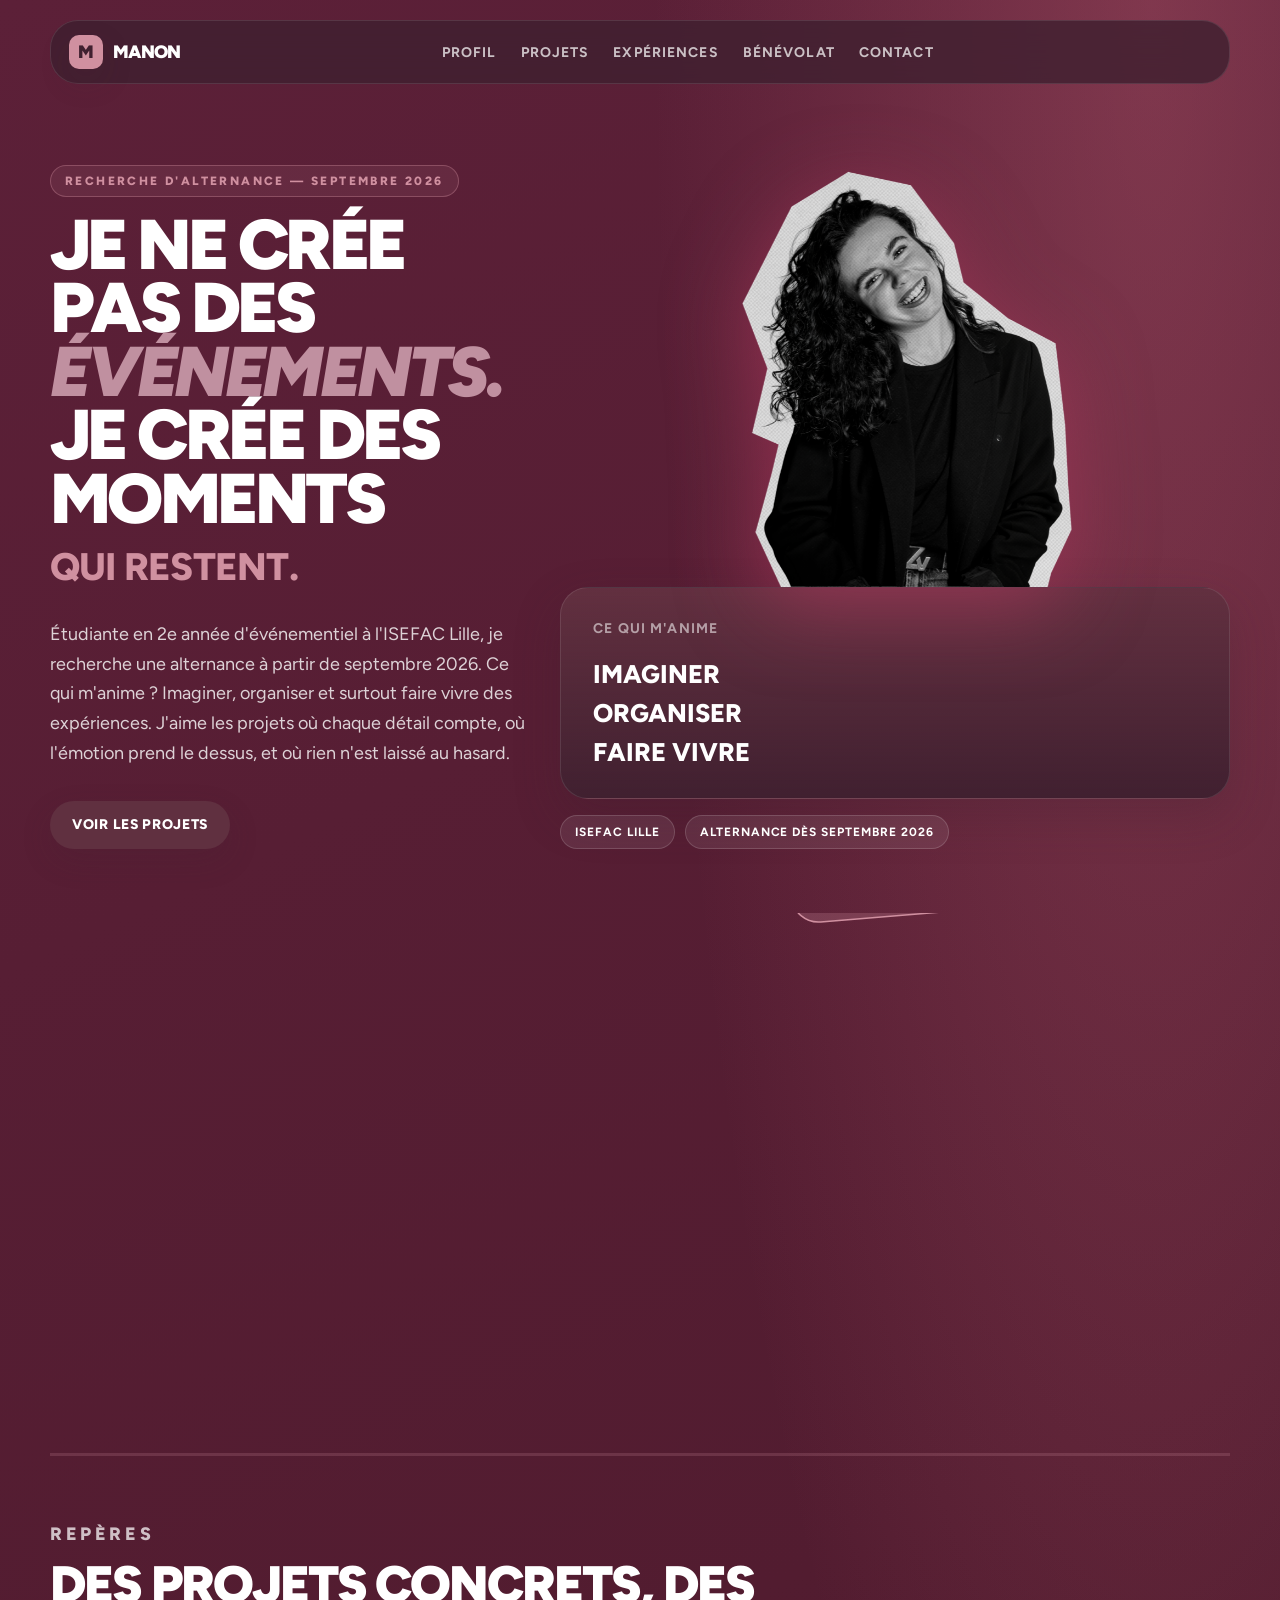
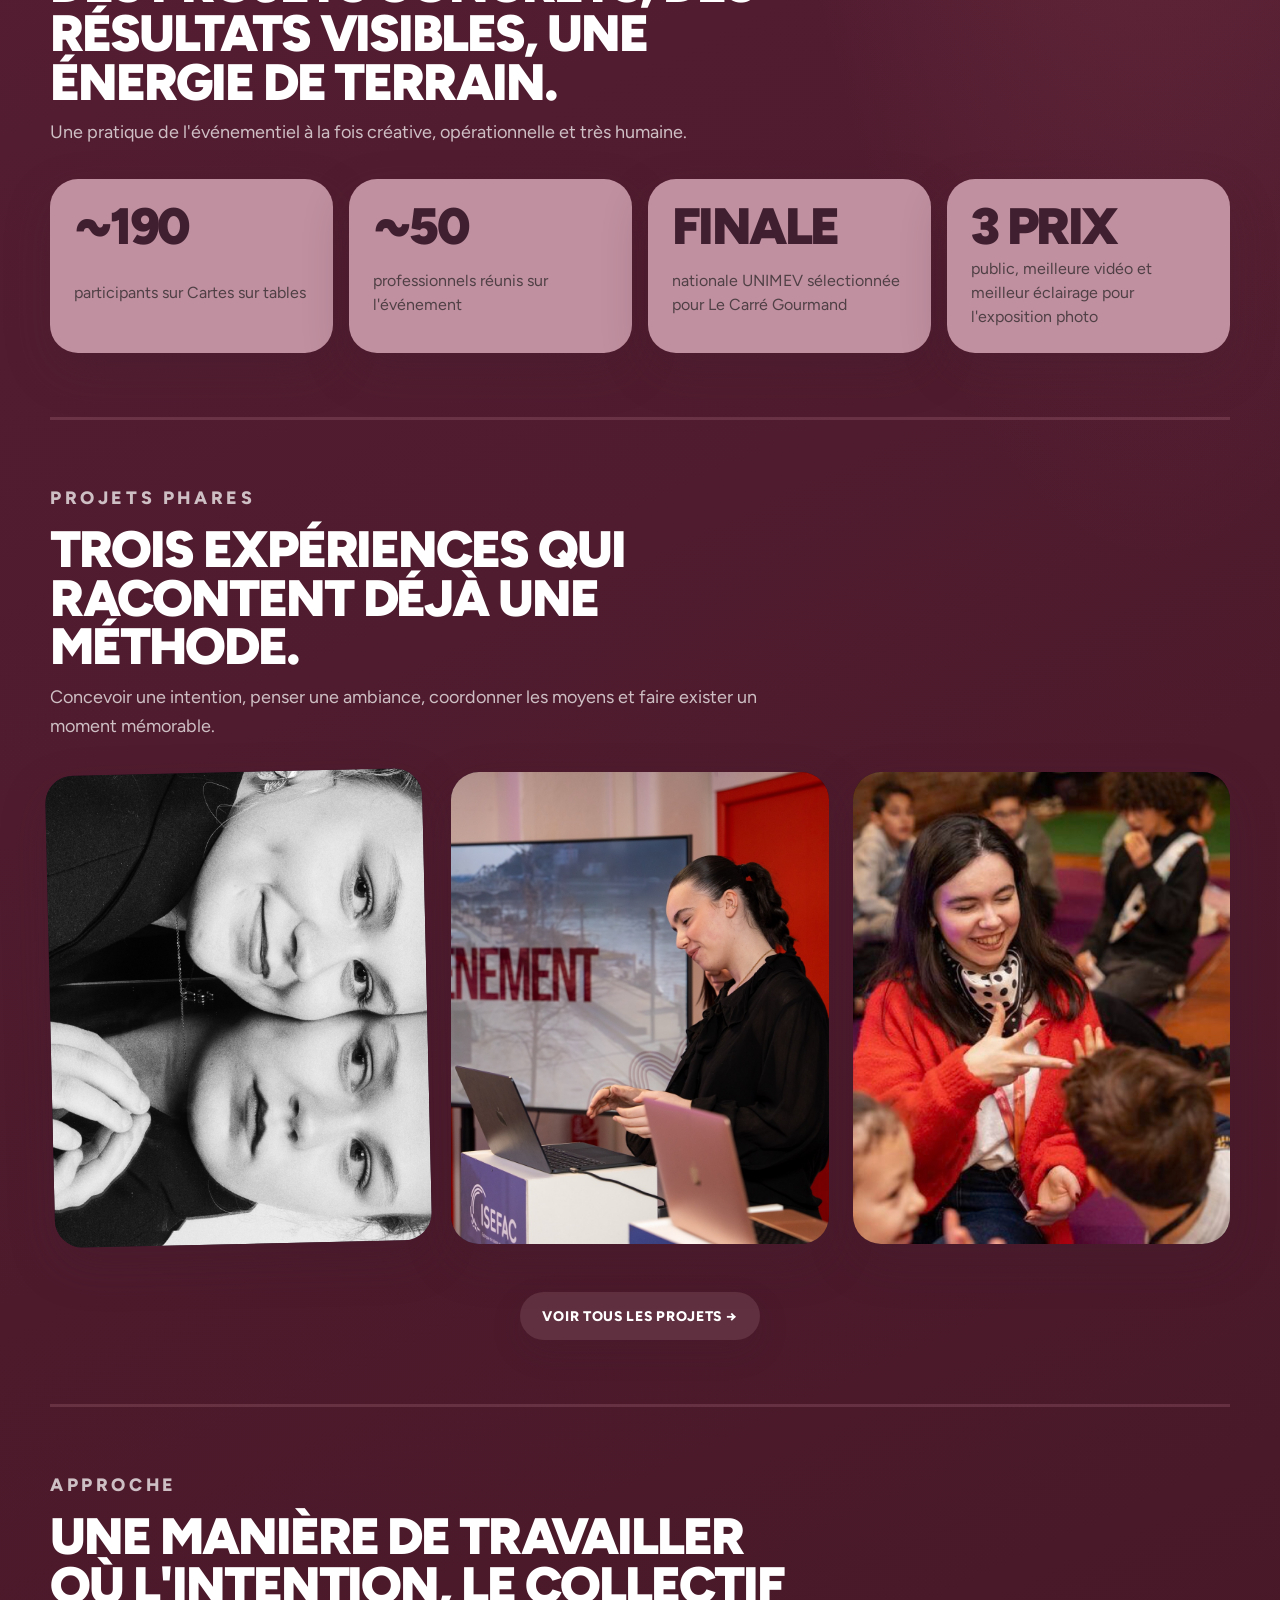
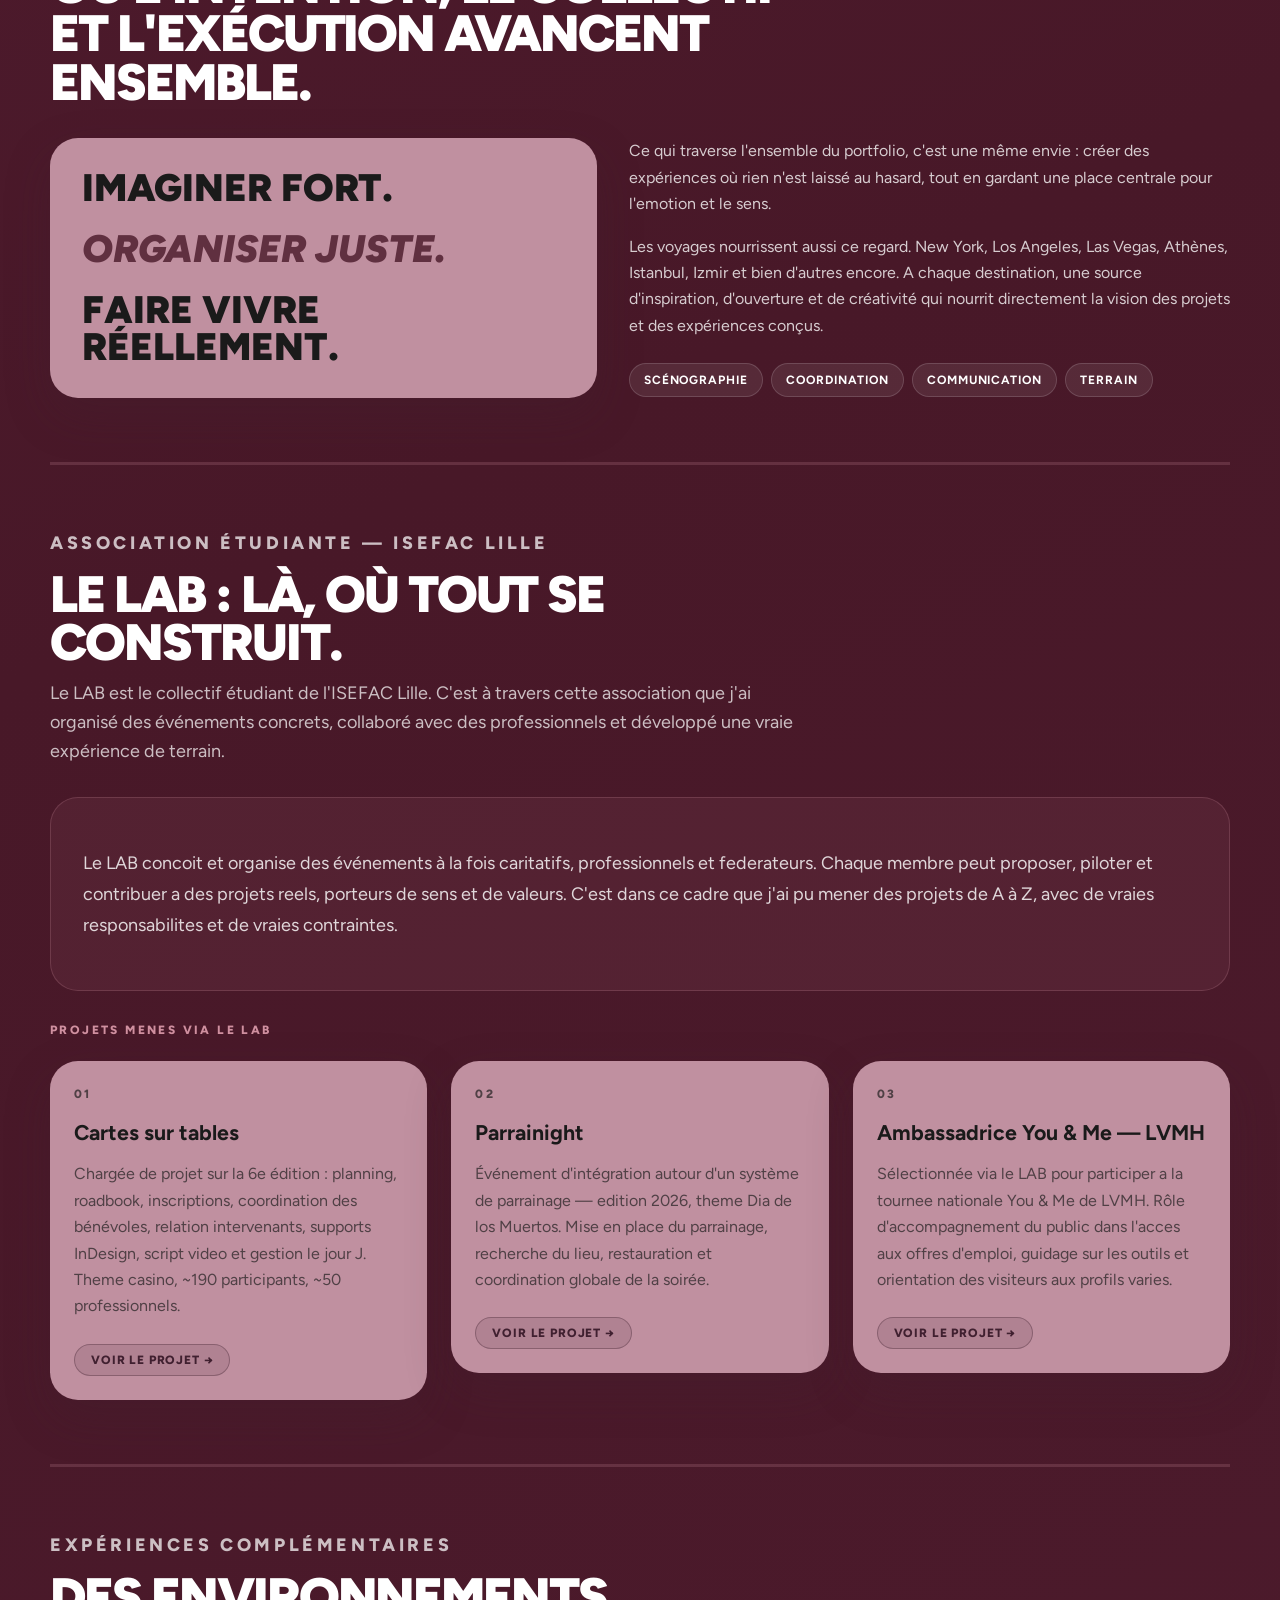
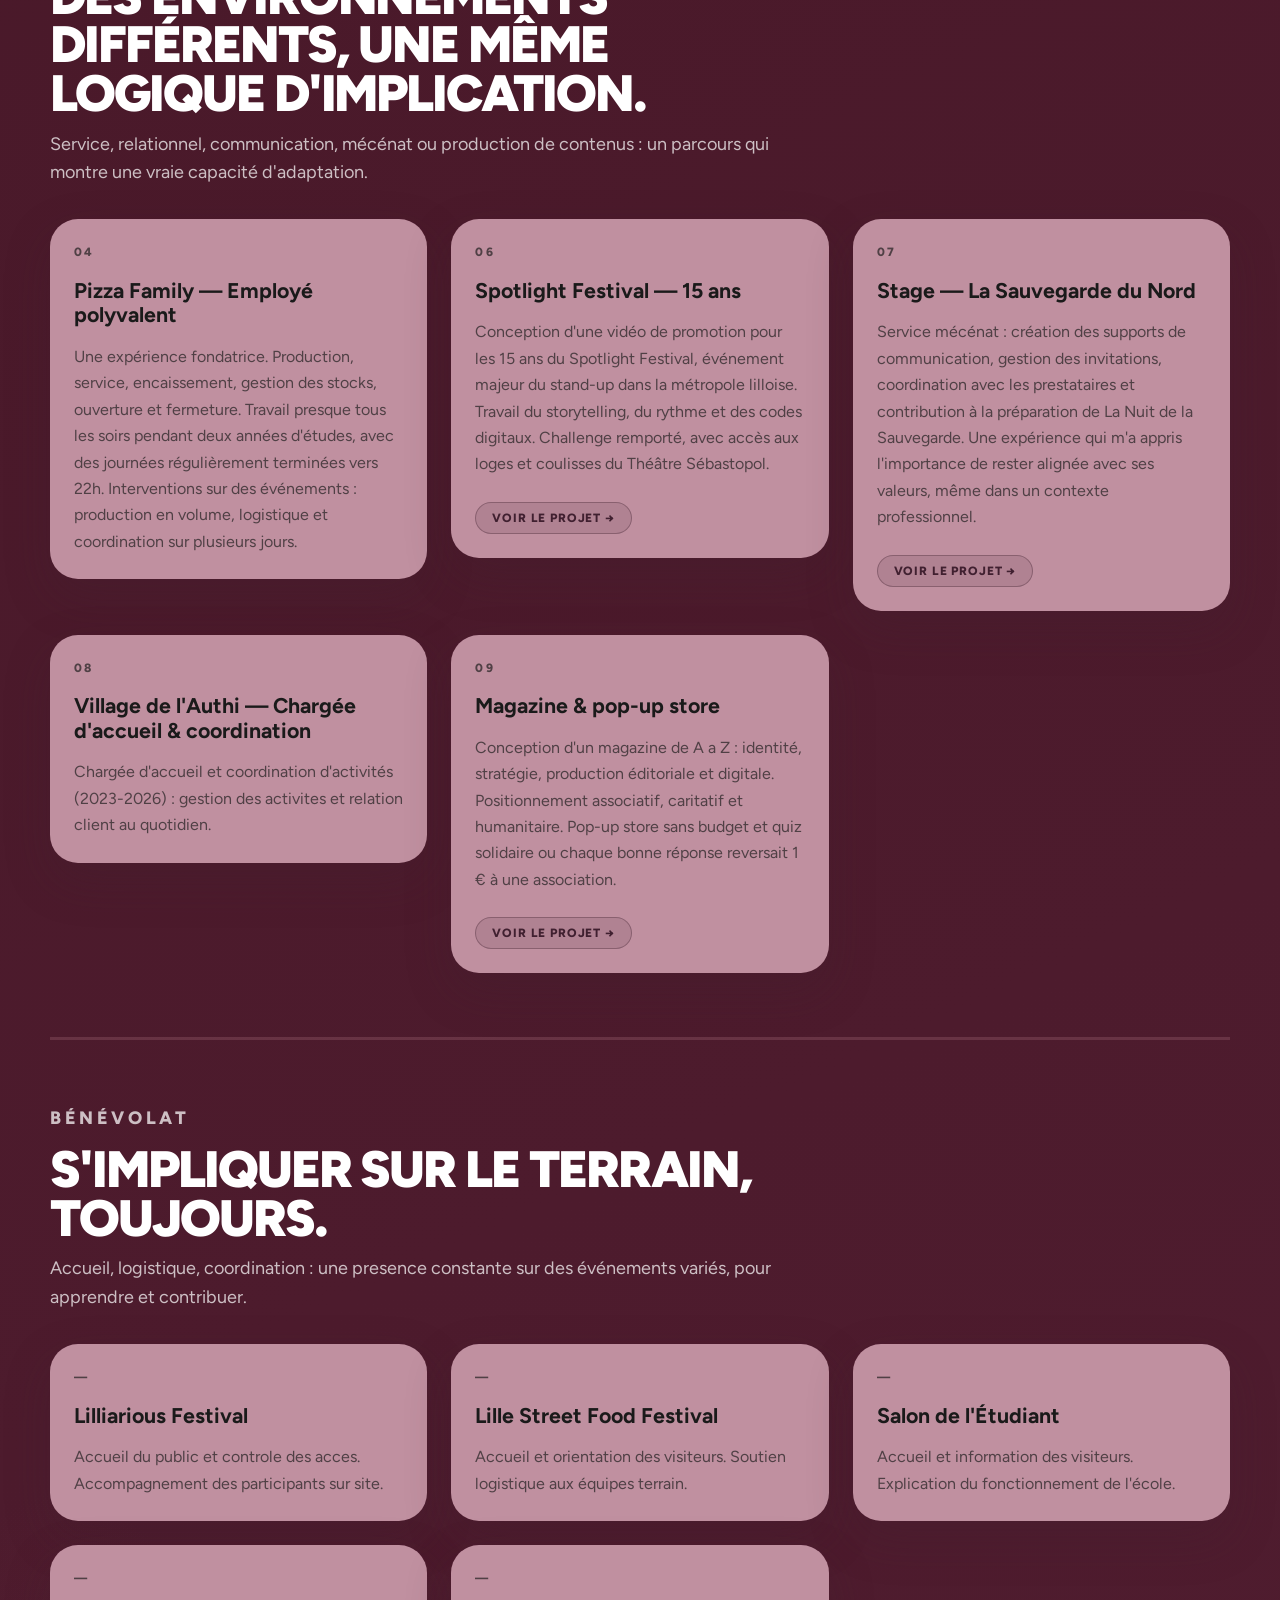
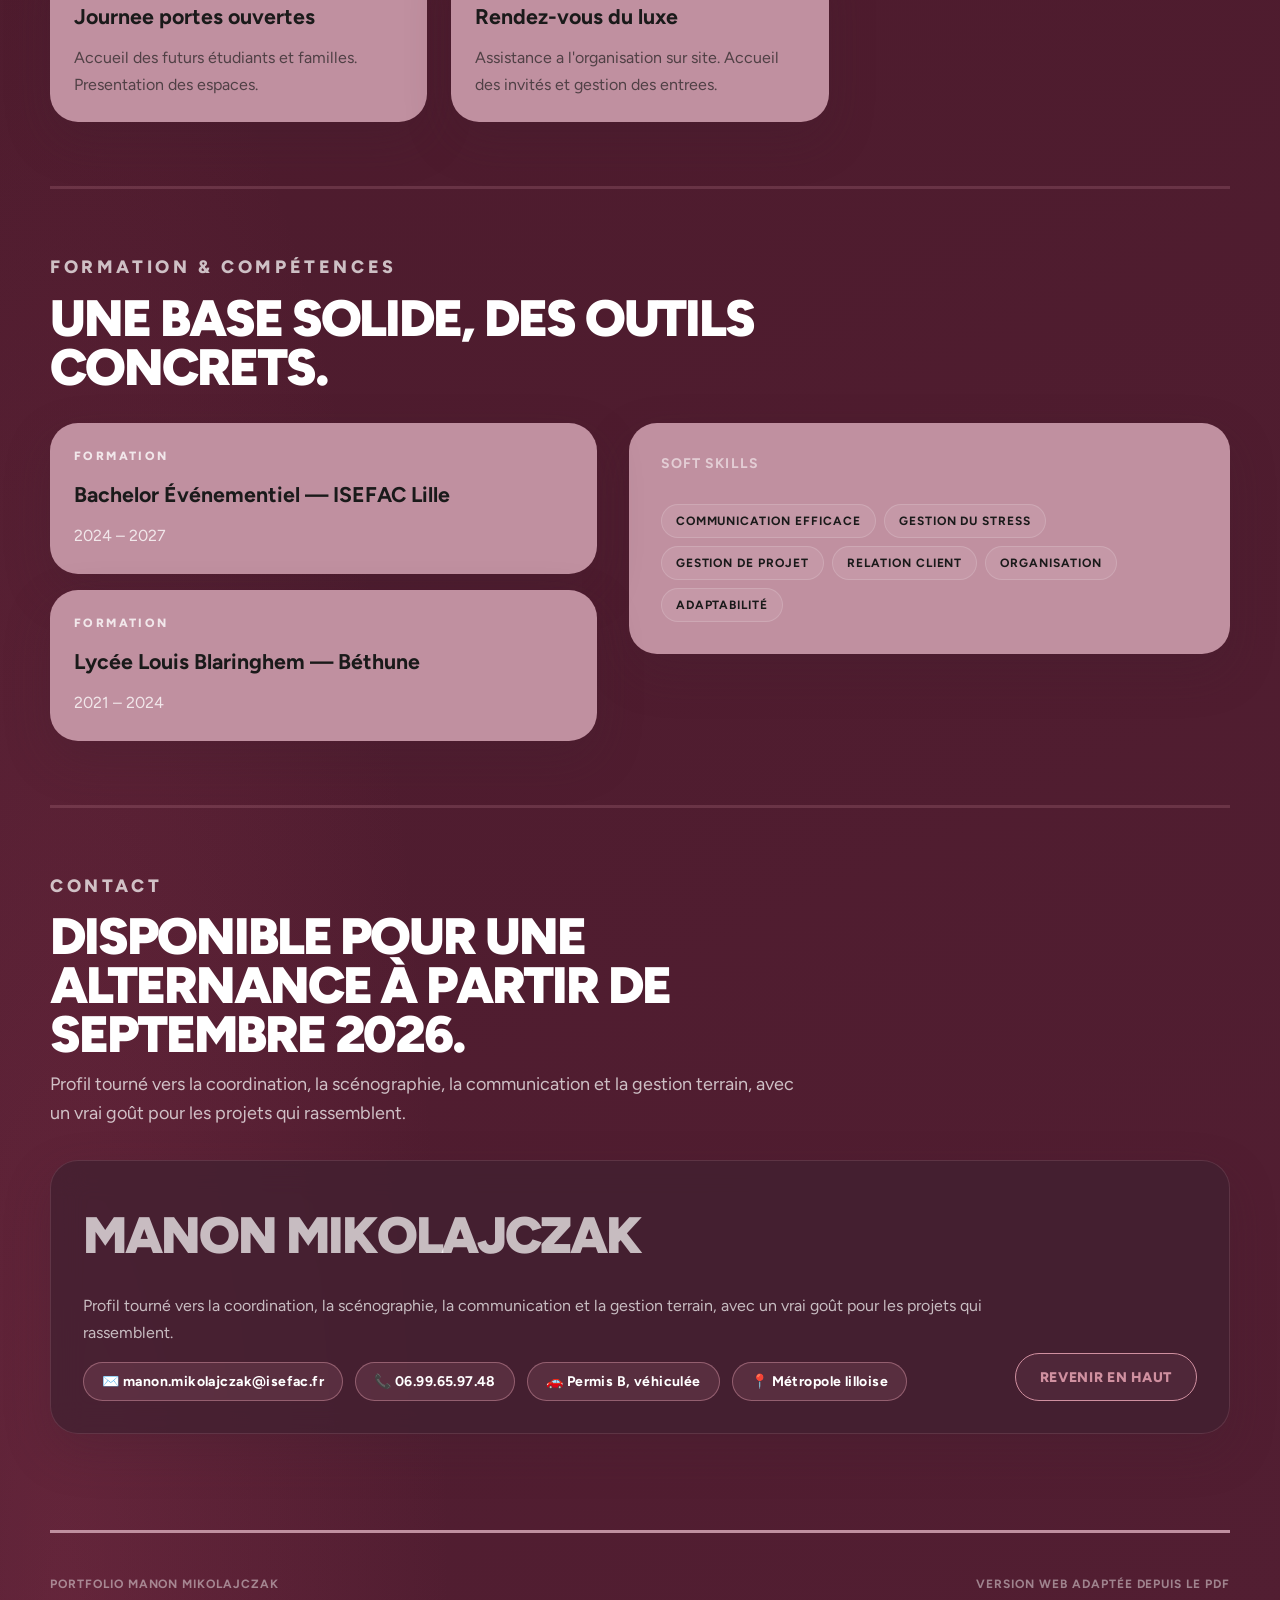
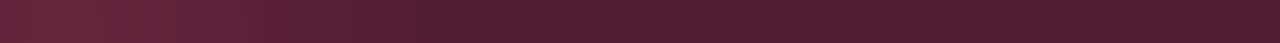
==== index.html @ bf2bde19 "Initial commit — portfolio événementiel Manon Mikolajczak Co-Authored-By: Claude Sonnet 4.6 <noreply" ====
<!DOCTYPE html>
<html lang="fr">
<head>
  <meta charset="UTF-8">
  <meta name="viewport" content="width=device-width, initial-scale=1.0">
  <title>Manon Mikolajczak - Portfolio événementiel</title>
  <meta
    name="description"
    content="Portfolio événementiel de Manon Mikolajczak : coordination, scénographie, communication et expériences de terrain. Recherche d'alternance pour septembre 2026."
  >
  <link rel="preconnect" href="https://fonts.googleapis.com">
  <link rel="preconnect" href="https://fonts.gstatic.com" crossorigin>
  <link
    href="https://fonts.googleapis.com/css2?family=Figtree:ital,wght@0,300;0,400;0,500;0,600;0,700;0,800;0,900;1,400;1,700&display=swap"
    rel="stylesheet"
  >
  <link rel="stylesheet" href="./styles.css">
</head>
<body>
  <div class="page-shell">
    <header class="site-header">
      <a class="brand" href="#top" aria-label="Retour en haut de page">
        <span class="brand-mark">M</span>
        <span class="brand-text">Manon</span>
      </a>

      <button
        class="nav-toggle"
        type="button"
        aria-expanded="false"
        aria-controls="site-nav"
        aria-label="Ouvrir le menu"
      >
        <span></span>
        <span></span>
      </button>

      <nav class="site-nav" id="site-nav" aria-label="Navigation principale">
        <a href="#profil">Profil</a>
        <a href="./projets.html">Projets</a>
        <a href="#experiences">Expériences</a>
        <a href="#benevola">Bénévolat</a>
        <a href="#contact">Contact</a>
      </nav>

    </header>

    <main id="top">
      <section class="hero reveal">
        <div class="hero-copy">
          <p class="eyebrow">Recherche d'alternance — Septembre 2026</p>
          <h1 class="hero-title">
            Je ne crée pas
            des <em>événements.</em>
            Je crée des moments
            <span>qui restent.</span>
          </h1>
          <p class="hero-text">
            Étudiante en 2e année d'événementiel à l'ISEFAC Lille, je recherche
            une alternance à partir de septembre 2026. Ce qui m'anime ? Imaginer,
            organiser et surtout faire vivre des expériences. J'aime les projets
            où chaque détail compte, où l'émotion prend le dessus, et où rien
            n'est laissé au hasard.
          </p>
          <div class="hero-actions">
            <a class="btn btn-primary" href="#projets">Voir les projets</a>
          </div>
        </div>

        <aside class="hero-panel reveal">
          <div class="hero-photo-wrap">
            <img src="./img/detourage.png" alt="Manon Mikolajczak" class="hero-photo">
          </div>
          <div class="panel-card">
            <p class="panel-kicker">Ce qui m'anime</p>
            <p class="panel-line">Imaginer</p>
            <p class="panel-line">Organiser</p>
            <p class="panel-line">Faire vivre</p>
          </div>
          <div class="panel-meta">
            <span>ISEFAC Lille</span>
            <span>Alternance dès septembre 2026</span>
          </div>
        </aside>
      </section>

      <section class="skills-physics" aria-label="Compétences">
        <canvas id="skills-canvas"></canvas>
      </section>

      <section class="section reveal" id="profil">
        <div class="section-head">
          <p class="section-label">Repères</p>
          <h2>Des projets concrets, des résultats visibles, une énergie de terrain.</h2>
          <p>
            Une pratique de l'événementiel à la fois créative, opérationnelle
            et très humaine.
          </p>
        </div>

        <div class="metric-grid">
          <article class="metric-card">
            <p class="metric-value">~190</p>
            <p class="metric-label">participants sur Cartes sur tables</p>
          </article>
          <article class="metric-card">
            <p class="metric-value">~50</p>
            <p class="metric-label">professionnels réunis sur l'événement</p>
          </article>
          <article class="metric-card">
            <p class="metric-value">Finale</p>
            <p class="metric-label">nationale UNIMEV sélectionnée pour Le Carré Gourmand</p>
          </article>
          <article class="metric-card">
            <p class="metric-value">3 prix</p>
            <p class="metric-label">public, meilleure vidéo et meilleur éclairage pour l'exposition photo</p>
          </article>
        </div>
      </section>

      <section class="section reveal" id="projets">
        <div class="section-head">
          <p class="section-label">Projets phares</p>
          <h2>Trois expériences qui racontent déjà une méthode.</h2>
          <p>
            Concevoir une intention, penser une ambiance, coordonner les moyens
            et faire exister un moment mémorable.
          </p>
        </div>

        <div class="project-grid">

          <!-- Exposition Photo -->
          <a href="./projet-exposition-photo.html" class="project-card feature-card">
            <div class="project-img">
              <img src="./img/exposition-photo/miroirzoe.jpg"
                   alt="Exposition Photo — projet artistique ISEFAC"
                   loading="lazy">
            </div>
            <div class="project-overlay">
              <span class="project-tag">Exposition photo</span>
              <h3>Un projet autour de la notion d'écho, entre ombre, lumière et regard extérieur.</h3>
              <p>Récompensée par le prix du public, de la meilleure vidéo et du meilleur éclairage.</p>
              <span class="card-btn">Voir le projet →</span>
            </div>
          </a>

          <!-- Le Carré Gourmand — photo réelle -->
          <a href="./projet-le-carre-gourmand.html" class="project-card">
            <div class="project-img">
              <img src="./img/le-carre-gourmand/DSC00316.jpeg"
                   alt="Le Carre Gourmand — festival culinaire" loading="lazy">
            </div>
            <div class="project-overlay">
              <span class="project-tag">Finale nationale UNIMEV</span>
              <h3>Concevoir un festival culinaire immersif pensé comme un véritable parcours.</h3>
              <p>Quatre univers thématiques · Finale nationale UNIMEV</p>
              <span class="card-btn">Voir le projet →</span>
            </div>
          </a>

          <!-- Giving Tuesday — photo réelle -->
          <a href="./projet-giving-tuesday.html" class="project-card">
            <div class="project-img">
              <img src="./img/giving-tuesday/giving.jpeg"
                   alt="Giving Tuesday — événement caritatif Pixar" loading="lazy">
            </div>
            <div class="project-overlay">
              <span class="project-tag">Giving Tuesday</span>
              <h3>Un événement caritatif où scénographie, collectif et engagement avancent ensemble.</h3>
              <p>3 jours · Thème Pixar · Partenariat La Sauvegarde du Nord</p>
              <span class="card-btn">Voir le projet →</span>
            </div>
          </a>

        </div>

        <div style="text-align:center; margin-top: var(--space-12);">
          <a href="./projets.html" class="btn btn-primary">Voir tous les projets →</a>
        </div>
      </section>

      <section class="section split-section reveal">
        <div class="section-head">
          <p class="section-label">Approche</p>
          <h2>Une manière de travailler où l'intention, le collectif et l'exécution avancent ensemble.</h2>
        </div>

        <div class="split-grid">
          <div class="statement-card">
            <p class="statement-line">Imaginer fort.</p>
            <p class="statement-line accent">Organiser juste.</p>
            <p class="statement-line">Faire vivre réellement.</p>
          </div>

          <div class="copy-stack">
            <p>
              Ce qui traverse l'ensemble du portfolio, c'est une même envie :
              créer des expériences où rien n'est laissé au hasard, tout en
              gardant une place centrale pour l'emotion et le sens.
            </p>
            <p>
              Les voyages nourrissent aussi ce regard. New York, Los Angeles,
              Las Vegas, Athènes, Istanbul, Izmir et bien d'autres encore.
              A chaque destination, une source d'inspiration, d'ouverture et
              de créativité qui nourrit directement la vision des projets
              et des expériences conçus.
            </p>
            <div class="tag-row">
              <span class="tag">Scénographie</span>
              <span class="tag">Coordination</span>
              <span class="tag">Communication</span>
              <span class="tag">Terrain</span>
            </div>
          </div>
        </div>
      </section>

      <section class="section reveal" id="lab">
        <div class="section-head">
          <p class="section-label">Association étudiante — ISEFAC Lille</p>
          <h2>Le LAB : là, où tout se construit.</h2>
          <p>
            Le LAB est le collectif étudiant de l'ISEFAC Lille. C'est à travers
            cette association que j'ai organisé des événements concrets, collaboré
            avec des professionnels et développé une vraie expérience de terrain.
          </p>
        </div>

        <div class="lab-intro-card reveal">
          <p>
            Le LAB concoit et organise des événements à la fois caritatifs,
            professionnels et federateurs. Chaque membre peut proposer, piloter
            et contribuer a des projets reels, porteurs de sens et de valeurs.
            C'est dans ce cadre que j'ai pu mener des projets de A à Z, avec
            de vraies responsabilites et de vraies contraintes.
          </p>
        </div>

        <div class="section-sublabel">Projets menes via le LAB</div>

        <div class="service-grid">
          <article class="info-card">
            <p class="info-index">01</p>
            <h3>Cartes sur tables</h3>
            <p>
              Chargée de projet sur la 6e édition : planning, roadbook,
              inscriptions, coordination des bénévoles, relation intervenants,
              supports InDesign, script video et gestion le jour J.
              Theme casino, ~190 participants, ~50 professionnels.
            </p>
            <a href="./projet-cartes-sur-tables.html" class="card-btn">Voir le projet →</a>
          </article>

          <article class="info-card">
            <p class="info-index">02</p>
            <h3>Parrainight</h3>
            <p>
              Événement d'intégration autour d'un système de parrainage —
              edition 2026, theme Dia de los Muertos. Mise en place du
              parrainage, recherche du lieu, restauration et coordination
              globale de la soirée.
            </p>
            <a href="./projet-parrainight.html" class="card-btn">Voir le projet →</a>
          </article>

          <article class="info-card">
            <p class="info-index">03</p>
            <h3>Ambassadrice You & Me — LVMH</h3>
            <p>
              Sélectionnée via le LAB pour participer a la tournee nationale
              You & Me de LVMH. Rôle d'accompagnement du public dans l'acces
              aux offres d'emploi, guidage sur les outils et orientation
              des visiteurs aux profils varies.
            </p>
            <a href="./projet-lvmh.html" class="card-btn">Voir le projet →</a>
          </article>
        </div>
      </section>

      <section class="section reveal" id="experiences">
        <div class="section-head">
          <p class="section-label">Expériences complémentaires</p>
          <h2>Des environnements différents, une même logique d'implication.</h2>
          <p>
            Service, relationnel, communication, mécénat ou production de
            contenus : un parcours qui montre une vraie capacité d'adaptation.
          </p>
        </div>

        <div class="experience-grid">
          <article class="info-card">
            <p class="info-index">04</p>
            <h3>Pizza Family — Employé polyvalent</h3>
            <p>
              Une expérience fondatrice. Production, service, encaissement,
              gestion des stocks, ouverture et fermeture. Travail presque
              tous les soirs pendant deux années d'études, avec des journées
              régulièrement terminées vers 22h. Interventions sur des événements :
              production en volume, logistique et coordination sur plusieurs jours.
            </p>
          </article>

          <article class="info-card">
            <p class="info-index">06</p>
            <h3>Spotlight Festival — 15 ans</h3>
            <p>
              Conception d'une vidéo de promotion pour les 15 ans du Spotlight
              Festival, événement majeur du stand-up dans la métropole lilloise.
              Travail du storytelling, du rythme et des codes digitaux. Challenge
              remporté, avec accès aux loges et coulisses du Théâtre Sébastopol.
            </p>
            <a href="./projet-spotlight-festival.html" class="card-btn">Voir le projet →</a>
          </article>

          <article class="info-card">
            <p class="info-index">07</p>
            <h3>Stage — La Sauvegarde du Nord</h3>
            <p>
              Service mécénat : création des supports de communication, gestion
              des invitations, coordination avec les prestataires et contribution
              à la préparation de La Nuit de la Sauvegarde. Une expérience qui
              m'a appris l'importance de rester alignée avec ses valeurs, même
              dans un contexte professionnel.
            </p>
            <a href="./projet-sauvegarde-du-nord.html" class="card-btn">Voir le projet →</a>
          </article>

          <article class="info-card">
            <p class="info-index">08</p>
            <h3>Village de l'Authi — Chargée d'accueil & coordination</h3>
            <p>
              Chargée d'accueil et coordination d'activités (2023-2026) :
              gestion des activites et relation client au quotidien.
            </p>
          </article>

          <article class="info-card">
            <p class="info-index">09</p>
            <h3>Magazine & pop-up store</h3>
            <p>
              Conception d'un magazine de A a Z : identité, stratégie, production
              éditoriale et digitale. Positionnement associatif, caritatif et
              humanitaire. Pop-up store sans budget et quiz solidaire ou chaque
              bonne réponse reversait 1 € à une association.
            </p>
            <a href="./projet-magazine-popup.html" class="card-btn">Voir le projet →</a>
          </article>
        </div>
      </section>

      <section class="section reveal" id="benevola">
        <div class="section-head">
          <p class="section-label">Bénévolat</p>
          <h2>S'impliquer sur le terrain, toujours.</h2>
          <p>
            Accueil, logistique, coordination : une presence constante sur des
            événements variés, pour apprendre et contribuer.
          </p>
        </div>

        <div class="experience-grid">
          <article class="info-card">
            <p class="info-index">—</p>
            <h3>Lilliarious Festival</h3>
            <p>
              Accueil du public et controle des acces. Accompagnement des
              participants sur site.
            </p>
          </article>

          <article class="info-card">
            <p class="info-index">—</p>
            <h3>Lille Street Food Festival</h3>
            <p>
              Accueil et orientation des visiteurs. Soutien logistique aux
              équipes terrain.
            </p>
          </article>

          <article class="info-card">
            <p class="info-index">—</p>
            <h3>Salon de l'Étudiant</h3>
            <p>
              Accueil et information des visiteurs. Explication du fonctionnement
              de l'école.
            </p>
          </article>

          <article class="info-card">
            <p class="info-index">—</p>
            <h3>Journee portes ouvertes</h3>
            <p>
              Accueil des futurs étudiants et familles. Presentation des espaces.
            </p>
          </article>

          <article class="info-card">
            <p class="info-index">—</p>
            <h3>Rendez-vous du luxe</h3>
            <p>
              Assistance a l'organisation sur site. Accueil des invités et
              gestion des entrees.
            </p>
          </article>
        </div>
      </section>

      <section class="section reveal" id="formations">
        <div class="section-head">
          <p class="section-label">Formation & Compétences</p>
          <h2>Une base solide, des outils concrets.</h2>
        </div>

        <div class="split-grid">
          <div class="copy-stack">
            <div class="info-card">
              <p class="info-index">Formation</p>
              <h3>Bachelor Événementiel — ISEFAC Lille</h3>
              <p>2024 – 2027</p>
            </div>
            <div class="info-card" style="margin-top: 0;">
              <p class="info-index">Formation</p>
              <h3>Lycée Louis Blaringhem — Béthune</h3>
              <p>2021 – 2024</p>
            </div>
          </div>

          <div class="statement-card">
            <p class="panel-kicker">Soft skills</p>
            <div class="tag-row" style="margin-top: 1rem;">
              <span class="tag">Communication efficace</span>
              <span class="tag">Gestion du stress</span>
              <span class="tag">Gestion de projet</span>
              <span class="tag">Relation client</span>
              <span class="tag">Organisation</span>
              <span class="tag">Adaptabilité</span>
            </div>
          </div>
        </div>
      </section>

      <section class="section contact-section reveal" id="contact">
        <div class="section-head">
          <p class="section-label">Contact</p>
          <h2>Disponible pour une alternance à partir de septembre 2026.</h2>
          <p>
            Profil tourné vers la coordination, la scénographie, la
            communication et la gestion terrain, avec un vrai goût pour les
            projets qui rassemblent.
          </p>
        </div>

        <div class="contact-card">
          <div class="contact-copy">
            <p class="contact-big">Manon Mikolajczak</p>
            <p>
              Profil tourné vers la coordination, la scénographie, la
              communication et la gestion terrain, avec un vrai goût pour les
              projets qui rassemblent.
            </p>
            <div class="contact-pills">
              <span class="pill">✉️ manon.mikolajczak@isefac.fr</span>
              <span class="pill">📞 06.99.65.97.48</span>
              <span class="pill">🚗 Permis B, véhiculée</span>
              <span class="pill">📍 Métropole lilloise</span>
            </div>
          </div>
          <div class="contact-actions">
            <a class="btn btn-ghost-light" href="#top">Revenir en haut</a>
          </div>
        </div>
      </section>
    </main>

    <footer class="site-footer">
      <p>Portfolio Manon Mikolajczak</p>
      <p>Version web adaptée depuis le PDF</p>
    </footer>
  </div>

  <script src="./script.js"></script>
</body>
</html>
---- styles.css ----
:root {
  --primary-900: #402030;
  --primary-800: #502030;
  --primary-700: #603040;
  --primary-600: #703040;
  --secondary-300: #d090a0;
  --secondary-400: #c0a0a0;
  --secondary-500: #c090a0;
  --neutral-0: #ffffff;
  --neutral-50: #f7f3f5;
  --neutral-100: #f2e8ec;
  --neutral-900: #1a1a1a;
  --stroke: rgba(255, 255, 255, 0.1);
  --shadow-soft: 0 12px 30px rgba(64, 32, 48, 0.18);
  --shadow-card: 0 18px 45px rgba(64, 32, 48, 0.28);
  --font-main: "Figtree", sans-serif;
  --text-xs: 0.75rem;
  --text-sm: 0.875rem;
  --text-base: 1rem;
  --text-lg: 1.125rem;
  --text-xl: 1.333rem;
  --text-2xl: 1.777rem;
  --text-3xl: 2.369rem;
  --text-4xl: 3.157rem;
  --radius-sm: 6px;
  --radius-md: 16px;
  --radius-lg: 28px;
  --radius-xl: 36px;
  --radius-pill: 999px;
  --space-1: 0.25rem;
  --space-2: 0.5rem;
  --space-3: 0.75rem;
  --space-4: 1rem;
  --space-6: 1.5rem;
  --space-8: 2rem;
  --space-12: 3rem;
  --space-16: 4rem;
  --space-20: 5rem;
  --space-24: 6rem;
}

*,
*::before,
*::after {
  box-sizing: border-box;
}

html {
  scroll-behavior: smooth;
}

body {
  margin: 0;
  min-height: 100vh;
  font-family: var(--font-main);
  color: var(--neutral-0);
  background:
    radial-gradient(ellipse 65% 45% at 90% 0%,  rgba(230, 120, 140, 0.28) 0%, transparent 60%),
    radial-gradient(ellipse 55% 40% at 5%  100%, rgba(180,  70, 100, 0.2)  0%, transparent 55%),
    linear-gradient(155deg, #5c2038 0%, #481828 45%, #521e32 100%);
  overflow-x: hidden;
}

a {
  color: inherit;
  text-decoration: none;
}

button,
input,
textarea {
  font: inherit;
}

.page-shell {
  width: min(1180px, calc(100% - 32px));
  margin: 0 auto;
  padding: 20px 0 40px;
}

.site-header {
  position: sticky;
  top: 16px;
  z-index: 20;
  display: grid;
  grid-template-columns: auto 1fr auto auto;
  align-items: center;
  gap: var(--space-4);
  padding: 14px 18px;
  margin-bottom: var(--space-16);
  background: rgba(64, 32, 48, 0.82);
  border: 1px solid var(--stroke);
  border-radius: var(--radius-lg);
  backdrop-filter: blur(18px);
}

.brand {
  display: inline-flex;
  align-items: center;
  gap: 10px;
  font-size: var(--text-lg);
  font-weight: 900;
  letter-spacing: -0.04em;
  text-transform: uppercase;
}

.brand-mark {
  display: grid;
  place-items: center;
  width: 34px;
  height: 34px;
  color: var(--primary-900);
  background: var(--secondary-300);
  border-radius: 10px;
  box-shadow: var(--shadow-soft);
}

.brand-text {
  color: var(--neutral-0);
}

.site-nav {
  display: inline-flex;
  justify-content: center;
  gap: var(--space-6);
}

.site-nav a {
  position: relative;
  font-size: var(--text-sm);
  font-weight: 700;
  letter-spacing: 0.08em;
  text-transform: uppercase;
  color: rgba(255, 255, 255, 0.72);
}

.site-nav a::after {
  content: "";
  position: absolute;
  left: 0;
  bottom: -6px;
  width: 100%;
  height: 2px;
  background: var(--secondary-300);
  transform: scaleX(0);
  transform-origin: left;
  transition: transform 0.2s ease;
}

.site-nav a:hover::after,
.site-nav a:focus-visible::after {
  transform: scaleX(1);
}

.nav-toggle {
  display: none;
  justify-self: end;
  width: 48px;
  height: 48px;
  padding: 0;
  background: transparent;
  border: 1px solid var(--stroke);
  border-radius: 14px;
  color: var(--neutral-0);
}

.nav-toggle span {
  display: block;
  width: 20px;
  height: 2px;
  margin: 0 auto 5px;
  background: currentColor;
}

.nav-toggle span:last-child {
  margin-bottom: 0;
}

.btn {
  display: inline-flex;
  align-items: center;
  justify-content: center;
  min-height: 48px;
  padding: 0 22px;
  border-radius: var(--radius-pill);
  border: 0;
  font-size: var(--text-sm);
  font-weight: 800;
  letter-spacing: 0.05em;
  text-transform: uppercase;
  transition:
    transform 0.2s ease,
    box-shadow 0.2s ease,
    background-color 0.2s ease,
    color 0.2s ease;
}

.btn:hover,
.btn:focus-visible {
  transform: translateY(-3px);
}

.btn-primary {
  color: var(--neutral-0);
  background: var(--primary-700);
  box-shadow: var(--shadow-soft);
}

.btn-primary:hover,
.btn-primary:focus-visible {
  background: var(--primary-900);
  box-shadow: var(--shadow-card);
}

.btn-outline {
  color: var(--neutral-0);
  background: transparent;
  border: 2px solid rgba(255, 255, 255, 0.5);
  box-shadow: var(--shadow-soft);
}

.btn-outline:hover,
.btn-outline:focus-visible {
  border-color: var(--secondary-300);
  box-shadow: var(--shadow-card);
}

.btn-accent {
  color: var(--primary-900);
  background: var(--secondary-300);
  box-shadow: var(--shadow-soft);
}

.btn-accent:hover,
.btn-accent:focus-visible {
  background: var(--neutral-0);
  box-shadow: var(--shadow-card);
}

.btn-ghost {
  color: var(--primary-800);
  background: transparent;
  border: 1px solid rgba(64, 32, 48, 0.3);
}

.btn-ghost:hover,
.btn-ghost:focus-visible {
  background: rgba(64, 32, 48, 0.08);
}

.hero {
  display: grid;
  grid-template-columns: minmax(0, 1fr) minmax(0, 1.4fr);
  gap: var(--space-8);
  align-items: end;
  padding-bottom: var(--space-16);
}

.hero-copy,
.hero-panel,
.section,
.project-card,
.info-card,
.contact-card {
  position: relative;
}

.eyebrow,
.section-label,
.panel-label,
.project-tag,
.info-index {
  font-size: var(--text-xs);
  font-weight: 800;
  letter-spacing: 0.2em;
  text-transform: uppercase;
}

.eyebrow {
  display: inline-flex;
  margin: 0 0 var(--space-4);
  padding: 8px 14px;
  color: var(--secondary-300);
  border: 1px solid rgba(208, 144, 160, 0.35);
  border-radius: var(--radius-pill);
  background: rgba(208, 144, 160, 0.1);
}

.hero-title {
  max-width: 10ch;
  margin: 0;
  font-size: clamp(2.4rem, 5.5vw, 5rem);
  font-weight: 900;
  line-height: 0.9;
  letter-spacing: -0.05em;
  text-transform: uppercase;
}

.hero-title em {
  font-style: italic;
  color: var(--secondary-500);
}

.hero-title span {
  display: block;
  margin-top: var(--space-4);
  max-width: 12ch;
  font-size: clamp(1.6rem, 3vw, 2.8rem);
  font-weight: 800;
  line-height: 1.1;
  letter-spacing: -0.02em;
  text-transform: uppercase;
  color: var(--secondary-300);
}

.hero-text {
  max-width: 520px;
  margin: var(--space-8) 0 0;
  font-size: var(--text-lg);
  line-height: 1.65;
  color: rgba(255, 255, 255, 0.8);
}

.hero-actions {
  display: flex;
  flex-wrap: wrap;
  gap: var(--space-3);
  margin-top: var(--space-8);
}

.hero-panel {
  align-self: stretch;
}

.hero-photo-wrap {
  display: flex;
  justify-content: center;
  margin-bottom: 0;
  transform-style: preserve-3d;
  transition: transform 0.08s ease-out;
  will-change: transform;
}

.hero-photo {
  width: 100%;
  max-width: 400px;
  height: auto;
  object-fit: contain;
  filter: drop-shadow(0 20px 40px rgba(192, 60, 100, 0.5));
  transition: filter 0.08s ease-out;
  will-change: filter;
}

.panel-label {
  color: var(--secondary-300);
  margin-bottom: var(--space-3);
}

.panel-card {
  padding: var(--space-8);
  background:
    linear-gradient(180deg, rgba(208, 144, 160, 0.14), rgba(64, 32, 48, 0.96)),
    var(--primary-800);
  border: 1px solid rgba(255, 255, 255, 0.1);
  border-radius: var(--radius-lg);
  box-shadow: var(--shadow-card);
}

.panel-kicker {
  margin: 0 0 var(--space-6);
  font-size: var(--text-sm);
  font-weight: 700;
  letter-spacing: 0.08em;
  text-transform: uppercase;
  color: rgba(255, 255, 255, 0.55);
}

.panel-line {
  margin: 0;
  font-size: clamp(1.35rem, 2vw, 1.8rem);
  font-weight: 800;
  line-height: 1.05;
  text-transform: uppercase;
}

.panel-line + .panel-line {
  margin-top: 12px;
}

.panel-meta {
  display: flex;
  flex-wrap: wrap;
  gap: 10px;
  margin-top: var(--space-4);
}

.panel-meta span,
.tag {
  display: inline-flex;
  align-items: center;
  min-height: 34px;
  padding: 0 14px;
  border-radius: var(--radius-pill);
  border: 1px solid rgba(255, 255, 255, 0.15);
  background: rgba(255, 255, 255, 0.08);
  font-size: var(--text-xs);
  font-weight: 700;
  letter-spacing: 0.08em;
  text-transform: uppercase;
}

.skills-physics {
  width: 100%;
  margin-bottom: var(--space-20);
  height: 460px;
  position: relative;
  overflow: hidden;
  cursor: grab;
  /* Fondu en bas : les pilules disparaissent proprement dans le fond */
  -webkit-mask-image: linear-gradient(to bottom, black 82%, transparent 100%);
  mask-image: linear-gradient(to bottom, black 82%, transparent 100%);
}

.skills-physics:active {
  cursor: grabbing;
}

#skills-canvas {
  display: block;
  width: 100%;
  height: 100%;
}

.section {
  padding: var(--space-16) 0;
  border-top: 3px solid rgba(208, 144, 160, 0.2);
}

.section-head {
  display: grid;
  gap: var(--space-3);
  max-width: 760px;
  margin-bottom: var(--space-8);
}

.section-label {
  color: var(--secondary-300);
}

.section-head h2 {
  margin: 0;
  font-size: clamp(2rem, 4vw, 4.4rem);
  font-weight: 900;
  line-height: 0.95;
  letter-spacing: -0.04em;
  text-transform: uppercase;
}

.section-head p {
  margin: 0;
  font-size: var(--text-lg);
  line-height: 1.6;
  color: rgba(255, 255, 255, 0.72);
}

.metric-grid {
  display: grid;
  grid-template-columns: repeat(4, minmax(0, 1fr));
  gap: var(--space-4);
}

.metric-card {
  display: grid;
  gap: var(--space-2);
  padding: var(--space-6);
  background: var(--secondary-500);
  border: none;
  border-radius: var(--radius-lg);
  box-shadow: var(--shadow-card);
  color: var(--neutral-900);
}

.metric-value {
  margin: 0;
  font-size: clamp(2rem, 4vw, 3.6rem);
  font-weight: 900;
  line-height: 0.9;
  letter-spacing: -0.05em;
  text-transform: uppercase;
  color: var(--primary-900);
}

.metric-label {
  margin: 0;
  color: rgba(26, 26, 26, 0.68);
  line-height: 1.5;
}

.project-grid,
.service-grid,
.experience-grid {
  display: grid;
  grid-template-columns: repeat(3, minmax(0, 1fr));
  gap: var(--space-6);
  align-items: start;
}

/* ── Info / statement / contact cards ── */
.info-card,
.statement-card,
.contact-card {
  background: var(--secondary-500);
  border: none;
  border-radius: var(--radius-lg);
  color: var(--neutral-900);
}

/* ── Project cards — photo + overlay hover ── */
.project-card {
  display: block;
  position: relative;
  overflow: hidden;
  border-radius: var(--radius-lg);
  box-shadow: var(--shadow-card);
  text-decoration: none;
  transition: transform 0.3s cubic-bezier(0.34,1.56,0.64,1),
              box-shadow 0.3s ease;
  aspect-ratio: 4 / 5;
  background: #2a1020;
}

.project-card:hover {
  transform: translateY(-8px) scale(1.02);
  box-shadow: 0 28px 60px rgba(0,0,0,0.55);
}

.feature-card {
  transform: rotate(-1.3deg);
}
.feature-card:hover {
  transform: rotate(-1.3deg) translateY(-8px) scale(1.02);
}

/* Image */
.project-img {
  position: absolute;
  inset: 0;
}
.project-img img {
  width: 100%;
  height: 100%;
  object-fit: cover;
  display: block;
  transition: transform 0.4s ease;
}
.project-card:hover .project-img img {
  transform: scale(1.06);
}

/* Placeholder (pas de photo) */
.project-img--ph {
  min-height: 100%;
}

/* Overlay — slide up on hover */
.project-overlay {
  position: absolute;
  bottom: 0;
  left: 0;
  right: 0;
  padding: var(--space-8) var(--space-6) var(--space-6);
  background: linear-gradient(to top,
    rgba(30,8,18,0.97) 0%,
    rgba(30,8,18,0.80) 50%,
    transparent 100%);
  transform: translateY(10px);
  opacity: 0;
  transition: opacity 0.3s ease, transform 0.3s ease;
  display: grid;
  gap: var(--space-2);
}

.project-card:hover .project-overlay {
  opacity: 1;
  transform: translateY(0);
}

/* Sur mobile : overlay toujours visible */
@media (hover: none) {
  .project-overlay {
    opacity: 1;
    transform: translateY(0);
    background: linear-gradient(to top,
      rgba(30,8,18,0.95) 0%,
      rgba(30,8,18,0.6) 60%,
      transparent 100%);
  }
}

.project-tag {
  display: inline-block;
  font-size: 0.65rem;
  font-weight: 800;
  letter-spacing: 0.12em;
  text-transform: uppercase;
  color: var(--secondary-300);
  margin-bottom: var(--space-1);
}

.project-overlay h3 {
  margin: 0;
  font-size: var(--text-lg);
  font-weight: 800;
  color: var(--neutral-0);
  line-height: 1.2;
}

.project-overlay p {
  margin: 0;
  font-size: var(--text-xs);
  color: rgba(255,255,255,0.68);
  line-height: 1.4;
}

/* Bouton dans l'overlay */
.card-btn {
  display: inline-flex;
  align-items: center;
  gap: 6px;
  margin-top: var(--space-2);
  padding: 8px 16px;
  border-radius: var(--radius-pill);
  background: rgba(208,144,160,0.18);
  border: 1.5px solid rgba(208,144,160,0.5);
  color: var(--neutral-0);
  font-size: var(--text-xs);
  font-weight: 800;
  letter-spacing: 0.07em;
  text-transform: uppercase;
  transition: background 0.2s ease, gap 0.2s ease;
  width: fit-content;
}
.card-btn:hover {
  background: rgba(208,144,160,0.35);
  gap: 10px;
}

/* card-btn dans info-card (fond clair) */
.info-card .card-btn {
  background: rgba(64,32,48,0.12);
  border-color: rgba(64,32,48,0.35);
  color: var(--primary-900);
}
.info-card .card-btn:hover {
  background: rgba(64,32,48,0.22);
}

/* Lien invisible sur les info-cards du LAB */
.info-card--link {
  position: relative;
  cursor: pointer;
  transition: transform 0.25s ease, box-shadow 0.25s ease;
}
.info-card-link {
  position: absolute;
  inset: 0;
  z-index: 1;
  border-radius: var(--radius-lg);
}
.info-card--link:hover {
  transform: translateY(-3px);
  box-shadow: 0 20px 48px rgba(64, 32, 48, 0.32);
}

.info-card h3 {
  margin: 0;
  font-size: var(--text-xl);
  line-height: 1.15;
  color: var(--neutral-900);
}

.info-card p {
  margin: 0;
  color: rgba(26, 26, 26, 0.68);
  line-height: 1.65;
}

.copy-stack p,
.contact-copy p {
  margin: 0;
  line-height: 1.65;
}

.copy-stack p {
  color: rgba(255, 255, 255, 0.78);
}

.split-grid {
  display: grid;
  grid-template-columns: minmax(0, 1fr) minmax(0, 1.1fr);
  gap: var(--space-8);
  align-items: start;
}

.statement-card {
  padding: var(--space-8);
  box-shadow: var(--shadow-card);
}

.statement-line {
  margin: 0;
  font-size: clamp(1.8rem, 3vw, 3rem);
  font-weight: 900;
  line-height: 0.96;
  text-transform: uppercase;
  color: var(--neutral-900);
}

.statement-line + .statement-line {
  margin-top: var(--space-6);
}

.statement-line.accent {
  color: var(--primary-700);
  font-style: italic;
}

.copy-stack {
  display: grid;
  gap: var(--space-4);
}

.tag-row {
  display: flex;
  flex-wrap: wrap;
  gap: var(--space-2);
  padding-top: var(--space-2);
}

.lab-intro-card {
  padding: var(--space-8);
  margin-bottom: var(--space-8);
  background: rgba(208, 144, 160, 0.08);
  border: 1px solid rgba(208, 144, 160, 0.22);
  border-radius: var(--radius-lg);
  font-size: var(--text-lg);
  line-height: 1.7;
  color: rgba(255, 255, 255, 0.82);
}

.section-sublabel {
  font-size: var(--text-xs);
  font-weight: 800;
  letter-spacing: 0.2em;
  text-transform: uppercase;
  color: var(--secondary-300);
  margin-bottom: var(--space-6);
}

.info-card {
  display: grid;
  gap: var(--space-4);
  padding: var(--space-6);
  box-shadow: var(--shadow-card);
}

.info-index {
  color: var(--primary-700);
}

.contact-section .section-head p {
  color: rgba(255, 255, 255, 0.72);
}

.contact-card {
  display: flex;
  justify-content: space-between;
  align-items: flex-end;
  gap: var(--space-8);
  padding: var(--space-8);
  background: rgba(64, 32, 48, 0.75);
  border: 1px solid rgba(208, 144, 160, 0.18);
  border-radius: var(--radius-lg);
  box-shadow: var(--shadow-card);
  backdrop-filter: blur(16px);
  color: var(--neutral-0);
}

.contact-copy {
  display: grid;
  gap: var(--space-4);
}

.contact-copy p {
  color: rgba(255, 255, 255, 0.7);
  line-height: 1.65;
  margin: 0;
}

.contact-big {
  font-size: clamp(1.6rem, 4vw, 3.5rem);
  font-weight: 900;
  line-height: 0.95;
  letter-spacing: -0.04em;
  text-transform: uppercase;
  color: var(--secondary-300);
  margin: 0;
}

.contact-pills {
  display: flex;
  flex-wrap: wrap;
  gap: var(--space-3);
}

.pill {
  display: inline-flex;
  align-items: center;
  gap: 8px;
  padding: 10px 18px;
  border-radius: var(--radius-pill);
  background: rgba(208, 144, 160, 0.14);
  border: 1.5px solid rgba(208, 144, 160, 0.5);
  color: var(--neutral-0);
  font-size: var(--text-sm);
  font-weight: 700;
  letter-spacing: 0.03em;
}

.contact-actions {
  display: flex;
  flex-wrap: wrap;
  gap: var(--space-3);
  flex-shrink: 0;
}

.btn-ghost-light {
  display: inline-flex;
  align-items: center;
  justify-content: center;
  min-height: 48px;
  padding: 0 24px;
  border-radius: var(--radius-pill);
  border: 1.5px solid var(--secondary-300);
  font-size: var(--text-sm);
  font-weight: 800;
  letter-spacing: 0.05em;
  text-transform: uppercase;
  color: var(--secondary-300);
  background: rgba(208, 144, 160, 0.08);
  transition: transform 0.2s ease, background 0.2s ease, color 0.2s ease;
}

.btn-ghost-light:hover {
  transform: translateY(-3px);
  background: rgba(208, 144, 160, 0.2);
  color: var(--neutral-0);
}


.site-footer {
  display: flex;
  justify-content: space-between;
  flex-wrap: wrap;
  gap: var(--space-4);
  padding: var(--space-8) 0 0;
  margin-top: var(--space-8);
  border-top: 3px solid var(--secondary-500);
  font-size: var(--text-xs);
  font-weight: 700;
  letter-spacing: 0.08em;
  text-transform: uppercase;
  color: rgba(255, 255, 255, 0.45);
}

.cursor-glow {
  position: fixed;
  top: 0;
  left: 0;
  width: 320px;
  height: 320px;
  border-radius: 50%;
  background: radial-gradient(circle, rgba(208, 144, 160, 0.15), transparent 70%);
  pointer-events: none;
  z-index: 0;
  will-change: transform;
  transform: translate(-9999px, -9999px);
}

.reveal {
  opacity: 0;
  transform: translateY(26px);
  transition: opacity 0.6s ease, transform 0.6s ease;
}

.reveal.visible {
  opacity: 1;
  transform: translateY(0);
}


@media (max-width: 980px) {
  .site-header {
    grid-template-columns: auto auto auto;
  }

  .site-nav {
    position: absolute;
    top: calc(100% + 10px);
    left: 0;
    right: 0;
    display: none;
    flex-direction: column;
    align-items: flex-start;
    gap: var(--space-4);
    padding: var(--space-6);
    background: rgba(64, 32, 48, 0.96);
    border: 1px solid var(--stroke);
    border-radius: 24px;
  }

  .site-header.nav-open .site-nav {
    display: flex;
  }

  .header-cta {
    display: none;
  }

  .nav-toggle {
    display: inline-block;
  }

  .hero,
  .split-grid,
  .metric-grid,
  .project-grid,
  .service-grid,
  .experience-grid {
    grid-template-columns: 1fr;
  }

  .contact-card {
    flex-direction: column;
    align-items: flex-start;
  }
}

@media (max-width: 640px) {
  .page-shell {
    width: min(100% - 20px, 1180px);
    padding-top: 12px;
  }

  .site-header {
    top: 10px;
    padding: 12px 14px;
    margin-bottom: var(--space-12);
  }

  .hero {
    gap: var(--space-6);
    padding-bottom: var(--space-12);
  }

  .section {
    padding: var(--space-12) 0;
  }

  .panel-card,
  .statement-card,
  .info-card,
  .contact-card {
    padding: var(--space-6);
  }

  .project-card {
    aspect-ratio: 3 / 2;
  }

  .hero-actions,
  .contact-actions {
    flex-direction: column;
    align-items: stretch;
  }

  .btn {
    width: 100%;
  }

  .contact-pills {
    flex-direction: column;
  }
}
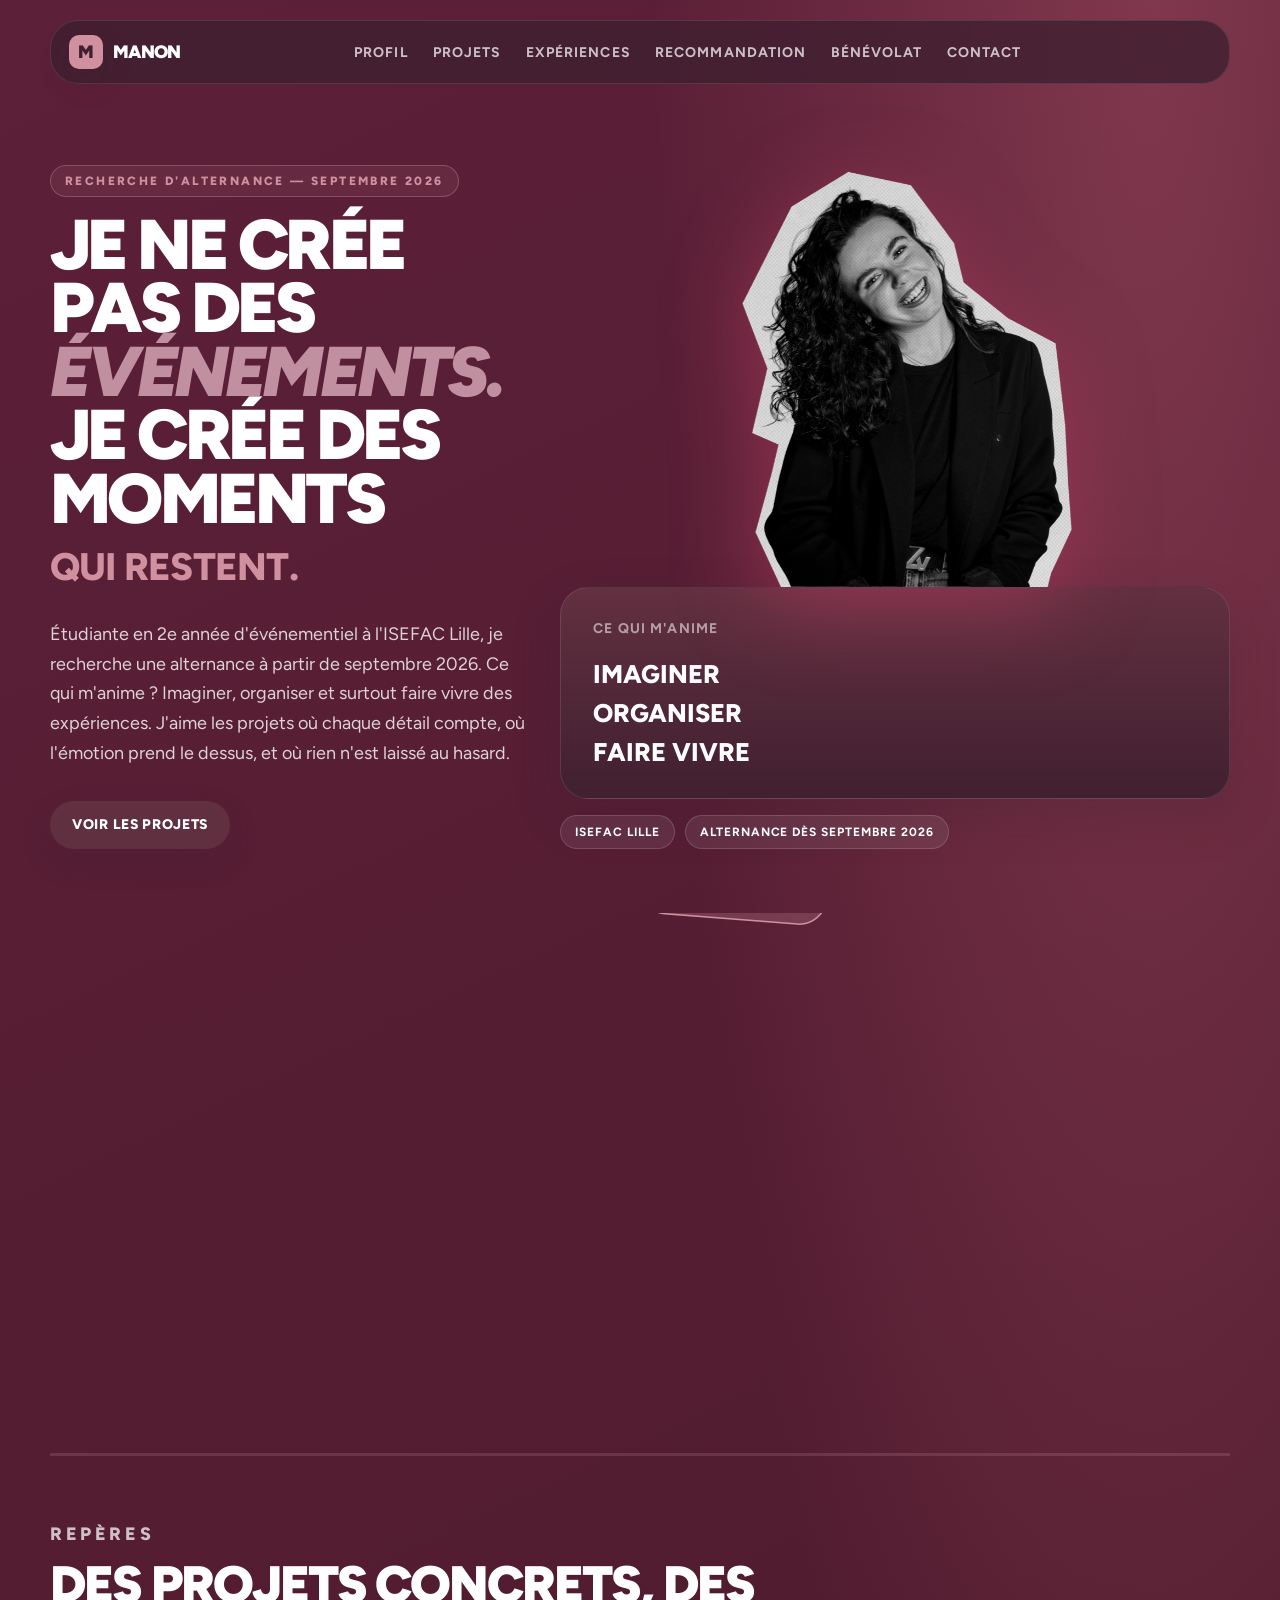
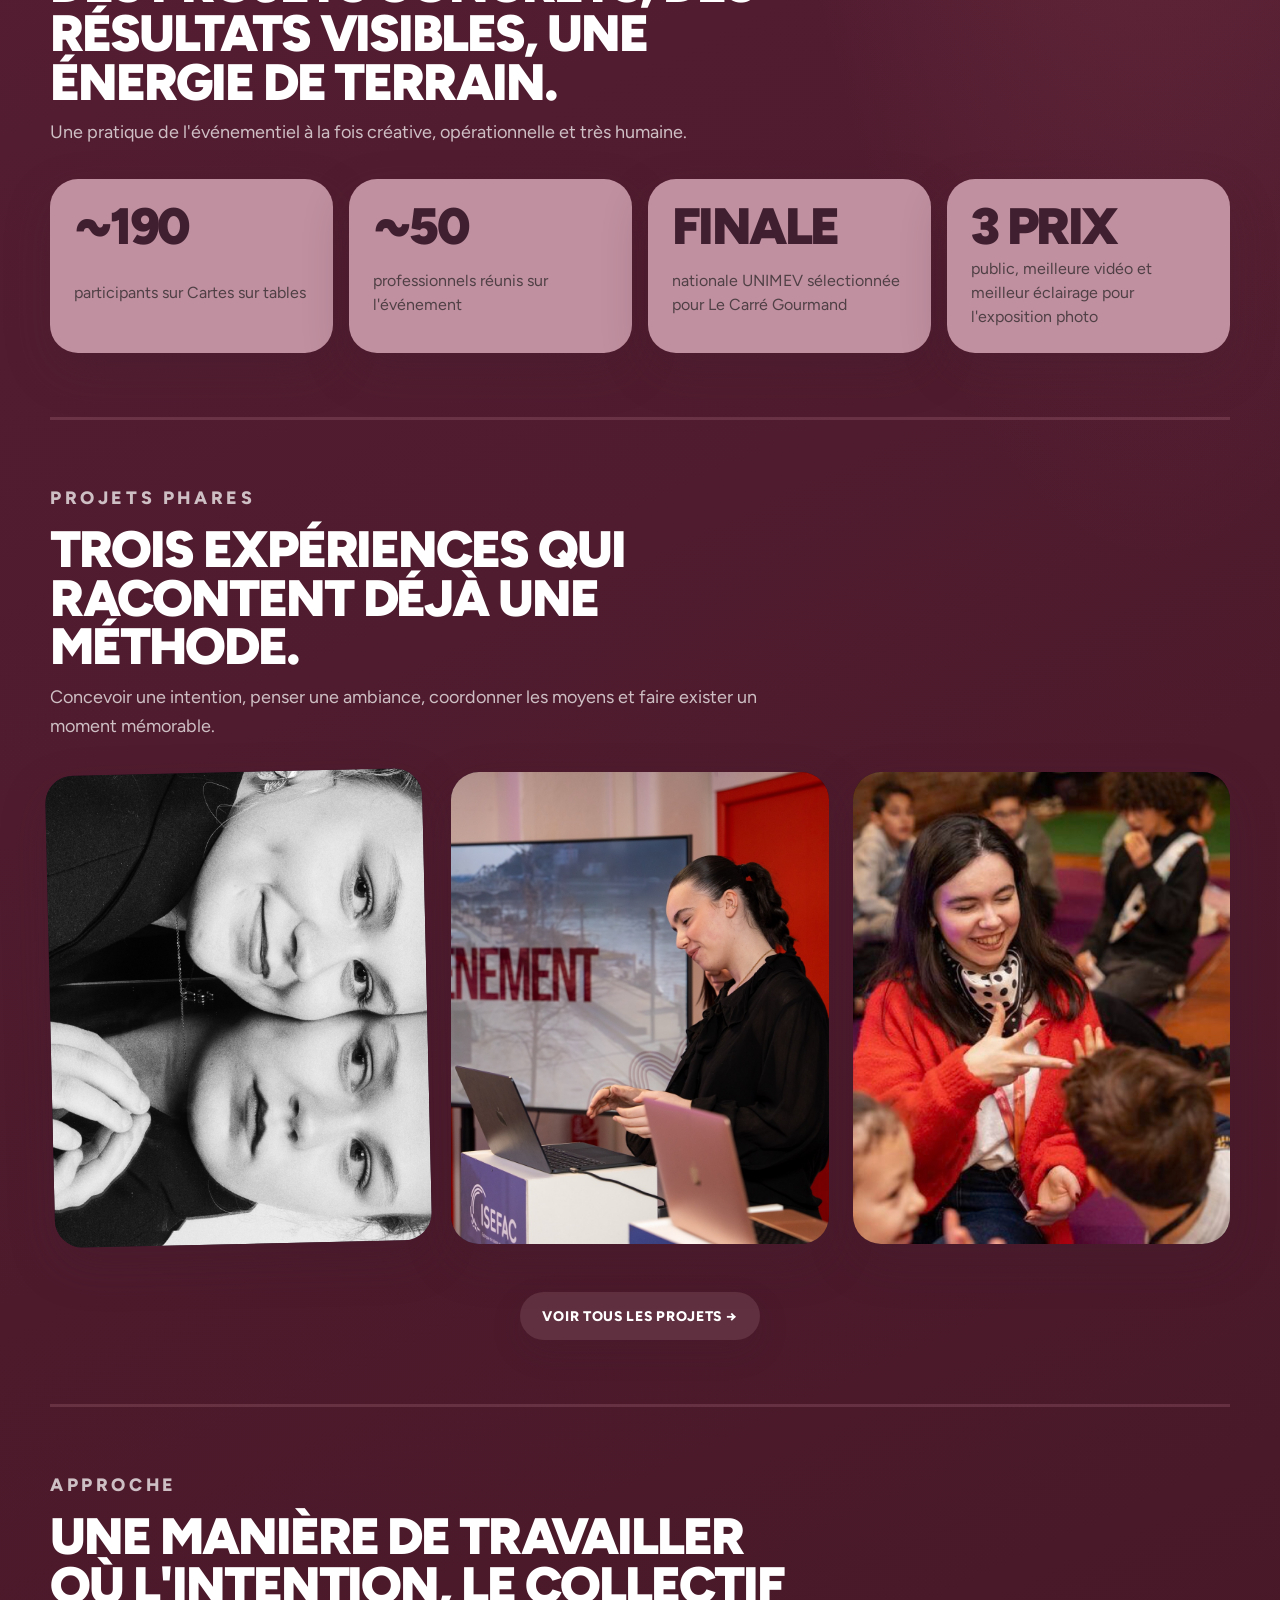
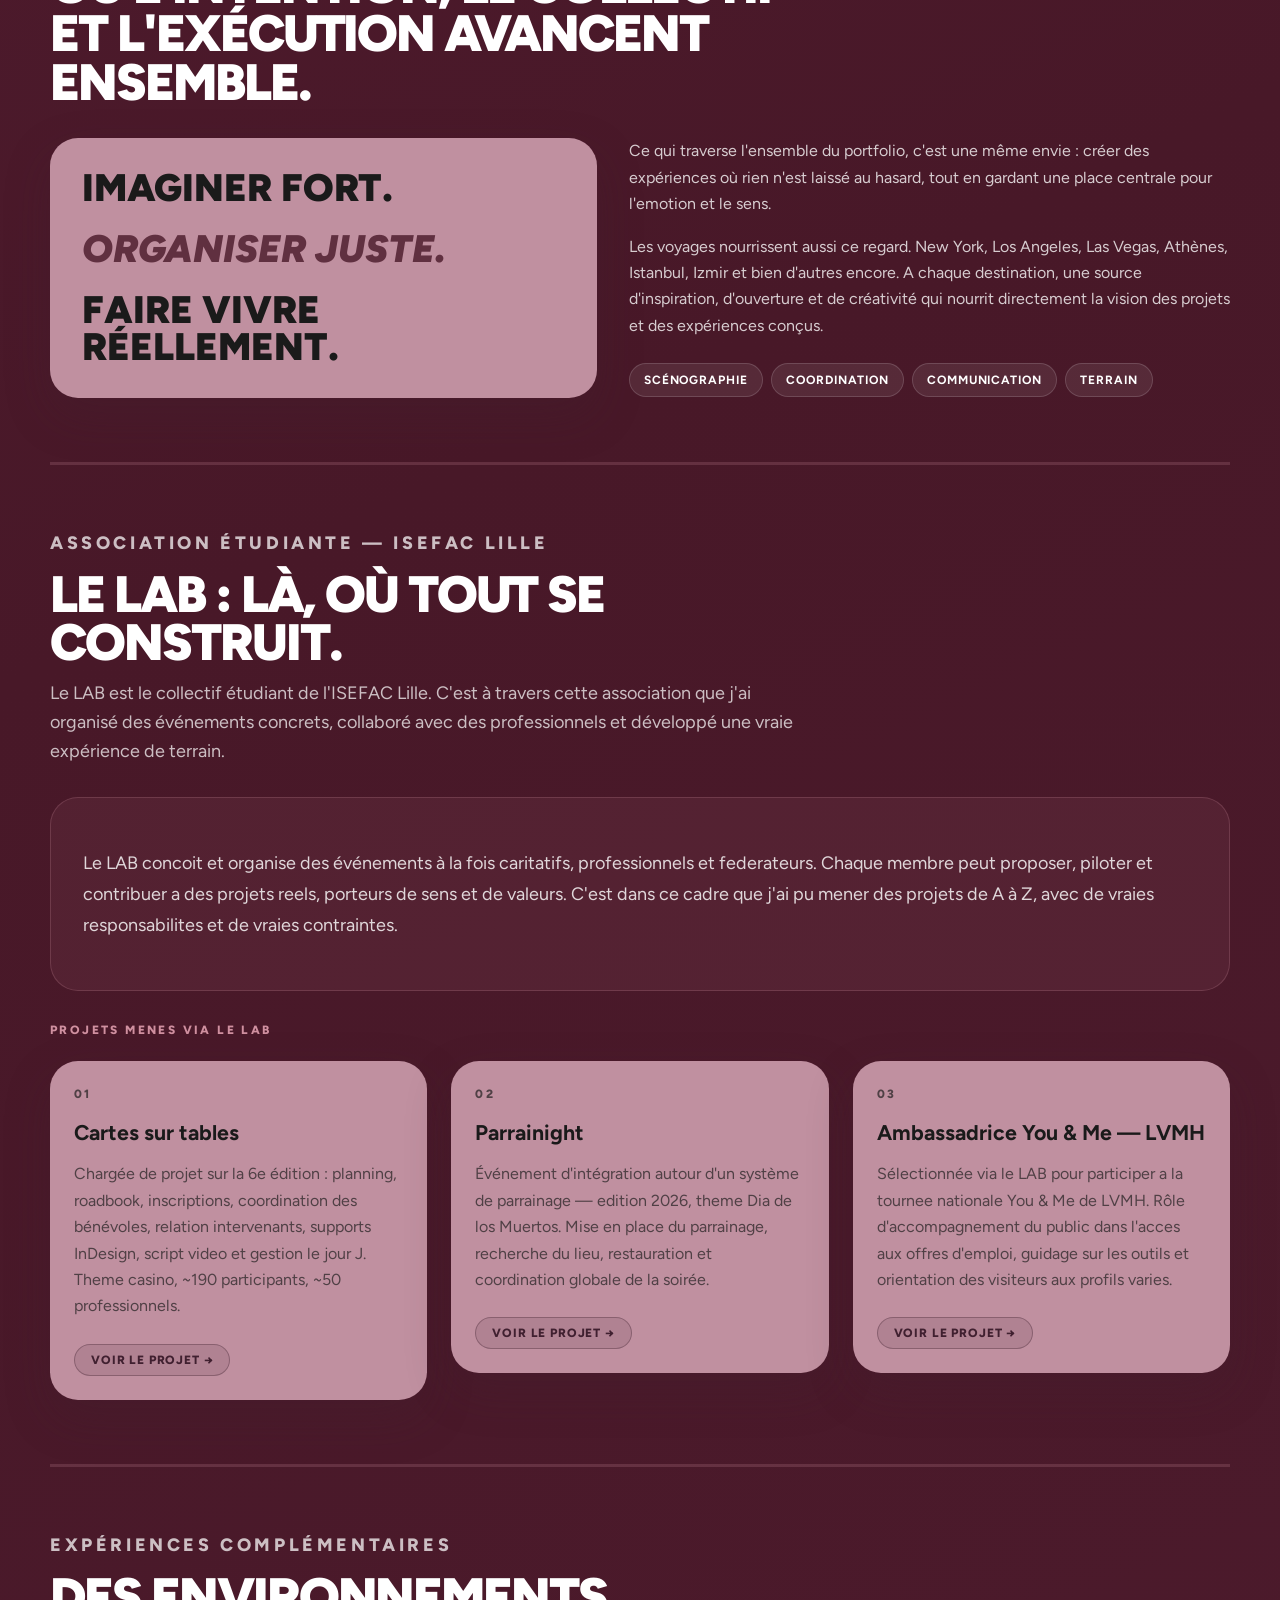
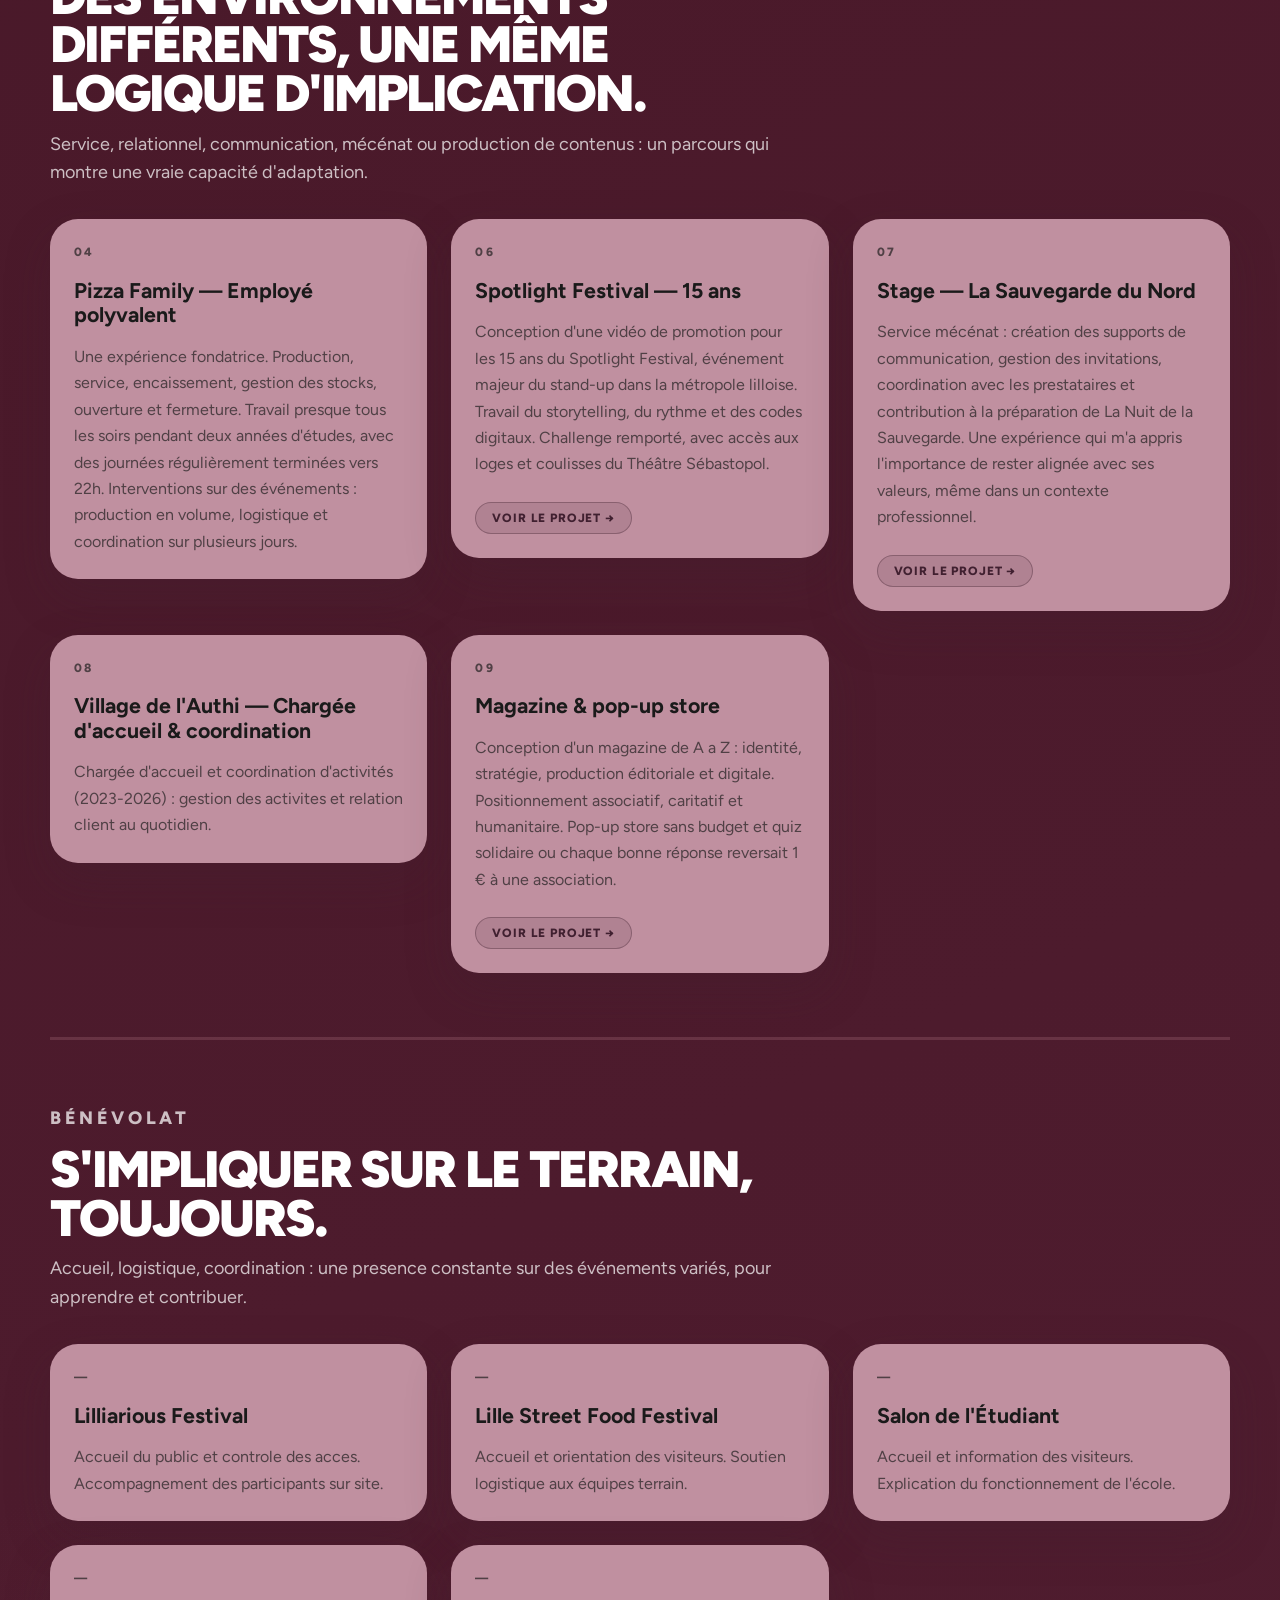
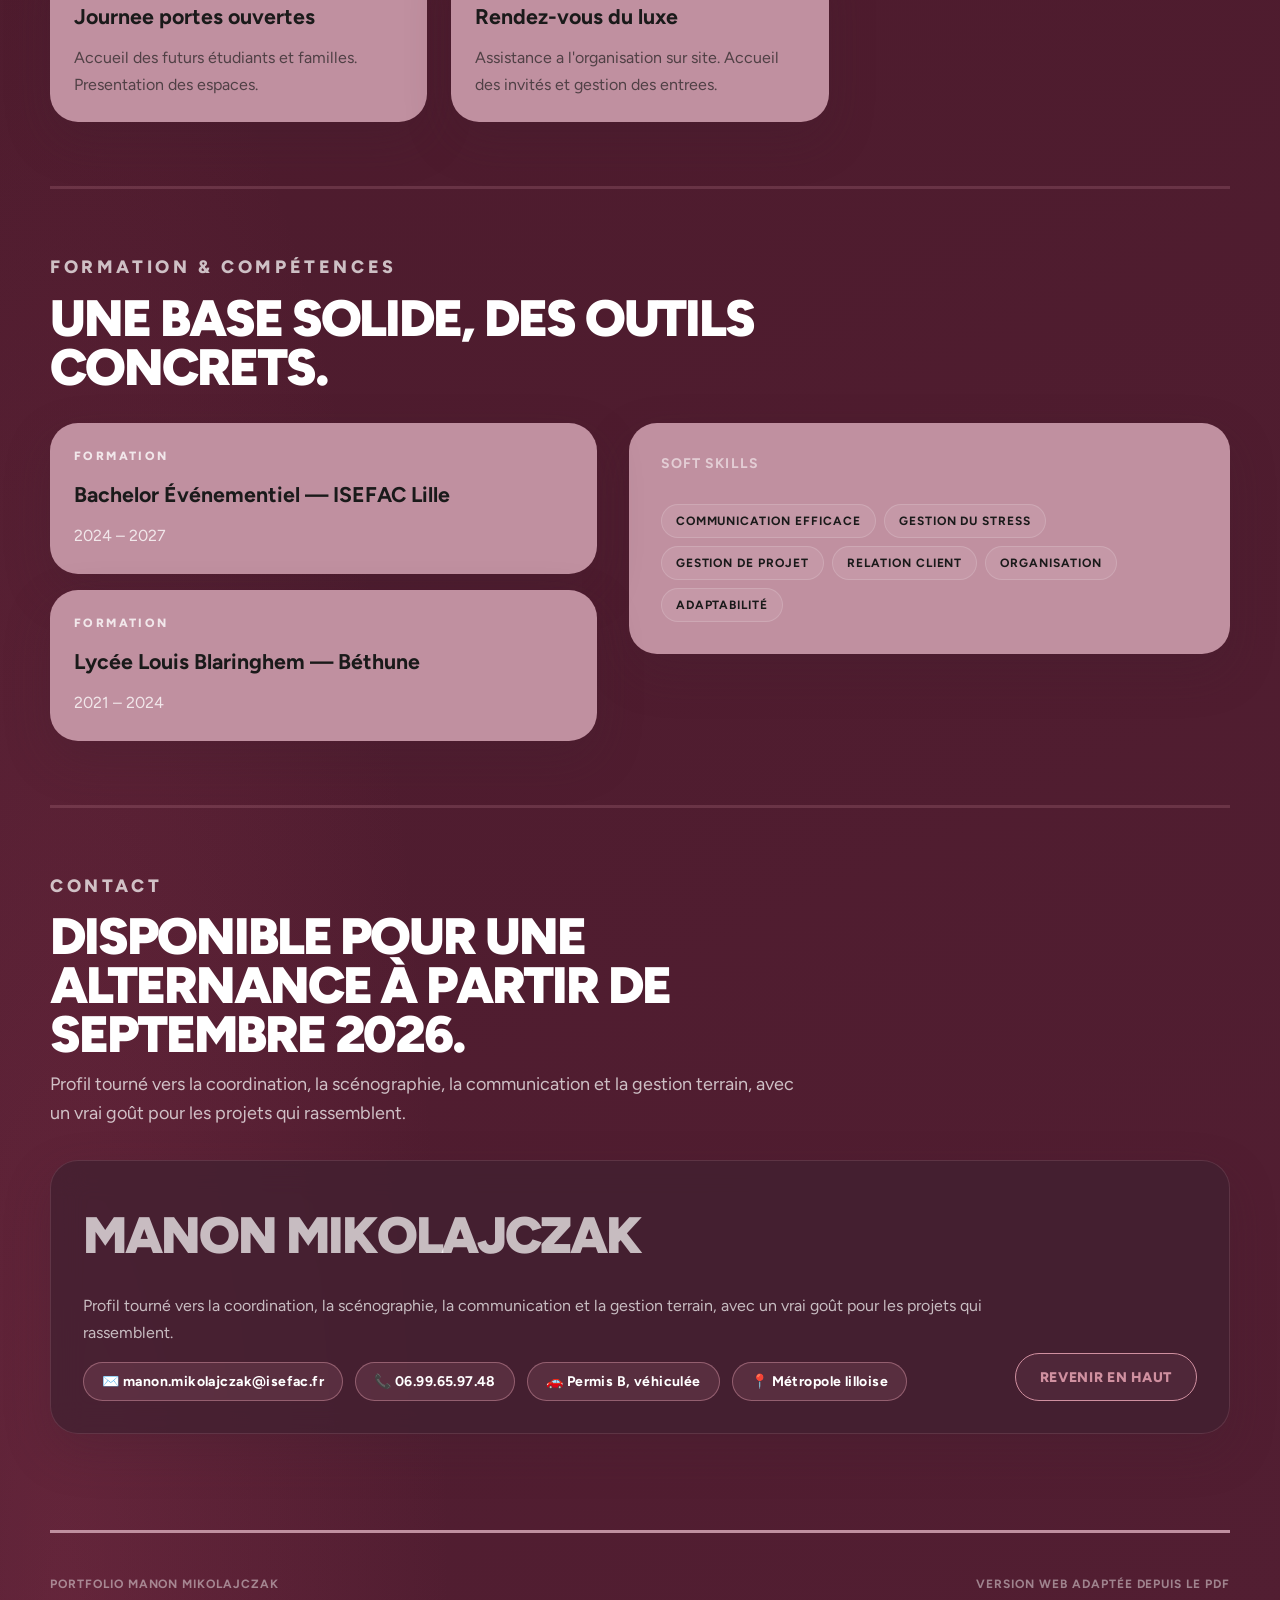
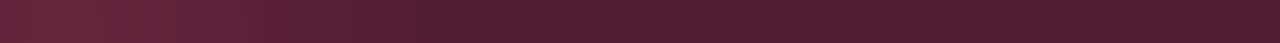
==== commit 9039b2b4: "Ajoute une page Recommandation et corrige la grille projets - Nouvelle page recommandation.html avec" ====
--- a/index.html
+++ b/index.html
@@ -39,6 +39,7 @@
         <a href="#profil">Profil</a>
         <a href="./projets.html">Projets</a>
         <a href="#experiences">Expériences</a>
+        <a href="./recommandation.html">Recommandation</a>
         <a href="#benevola">Bénévolat</a>
         <a href="#contact">Contact</a>
       </nav>
--- a/styles.css
+++ b/styles.css
@@ -772,6 +772,64 @@
   color: rgba(255, 255, 255, 0.72);
 }
 
+/* ── Témoignages — Ils me recommandent ── */
+.testimonial-grid {
+  display: grid;
+  grid-template-columns: repeat(3, minmax(0, 1fr));
+  gap: var(--space-6);
+  align-items: stretch;
+  margin-bottom: var(--space-20);
+}
+
+.testimonial-grid--single {
+  grid-template-columns: minmax(0, 1fr);
+  max-width: 560px;
+  margin-left: auto;
+  margin-right: auto;
+}
+
+.testimonial-card {
+  display: grid;
+  gap: var(--space-4);
+  padding: var(--space-6);
+  background: rgba(208, 144, 160, 0.08);
+  border: 1px solid rgba(208, 144, 160, 0.22);
+  border-radius: var(--radius-lg);
+  box-shadow: var(--shadow-card);
+}
+
+.testimonial-quote-mark {
+  font-family: Georgia, serif;
+  font-size: 2.6rem;
+  line-height: 1;
+  color: var(--secondary-300);
+}
+
+.testimonial-text {
+  margin: 0;
+  font-size: var(--text-base);
+  line-height: 1.6;
+  color: rgba(255, 255, 255, 0.85);
+  font-style: italic;
+}
+
+.testimonial-author {
+  display: grid;
+  gap: 2px;
+  padding-top: var(--space-2);
+  border-top: 1px solid rgba(208, 144, 160, 0.2);
+}
+
+.testimonial-name {
+  font-weight: 800;
+  color: var(--neutral-0);
+}
+
+.testimonial-role {
+  font-size: var(--text-sm);
+  color: var(--secondary-300);
+}
+
 .contact-card {
   display: flex;
   justify-content: space-between;
@@ -936,7 +994,8 @@
   .metric-grid,
   .project-grid,
   .service-grid,
-  .experience-grid {
+  .experience-grid,
+  .testimonial-grid {
     grid-template-columns: 1fr;
   }
 
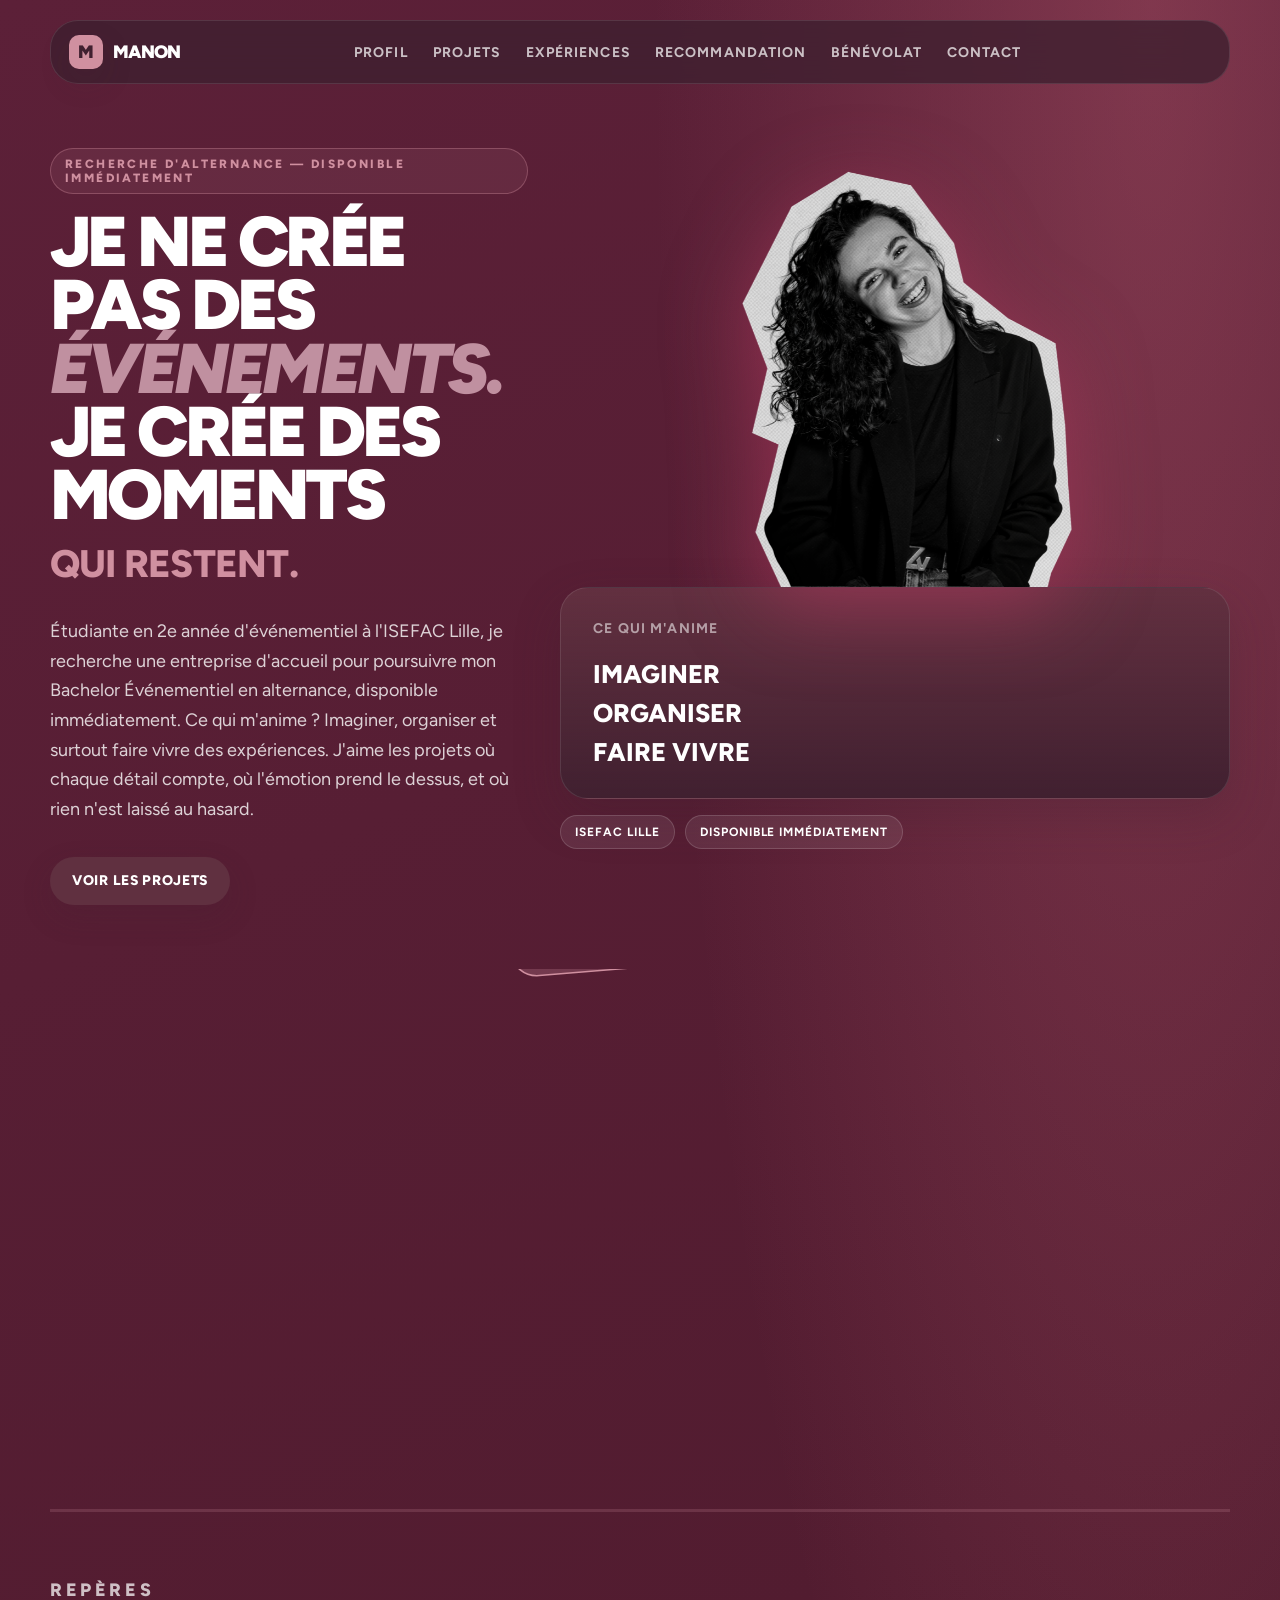
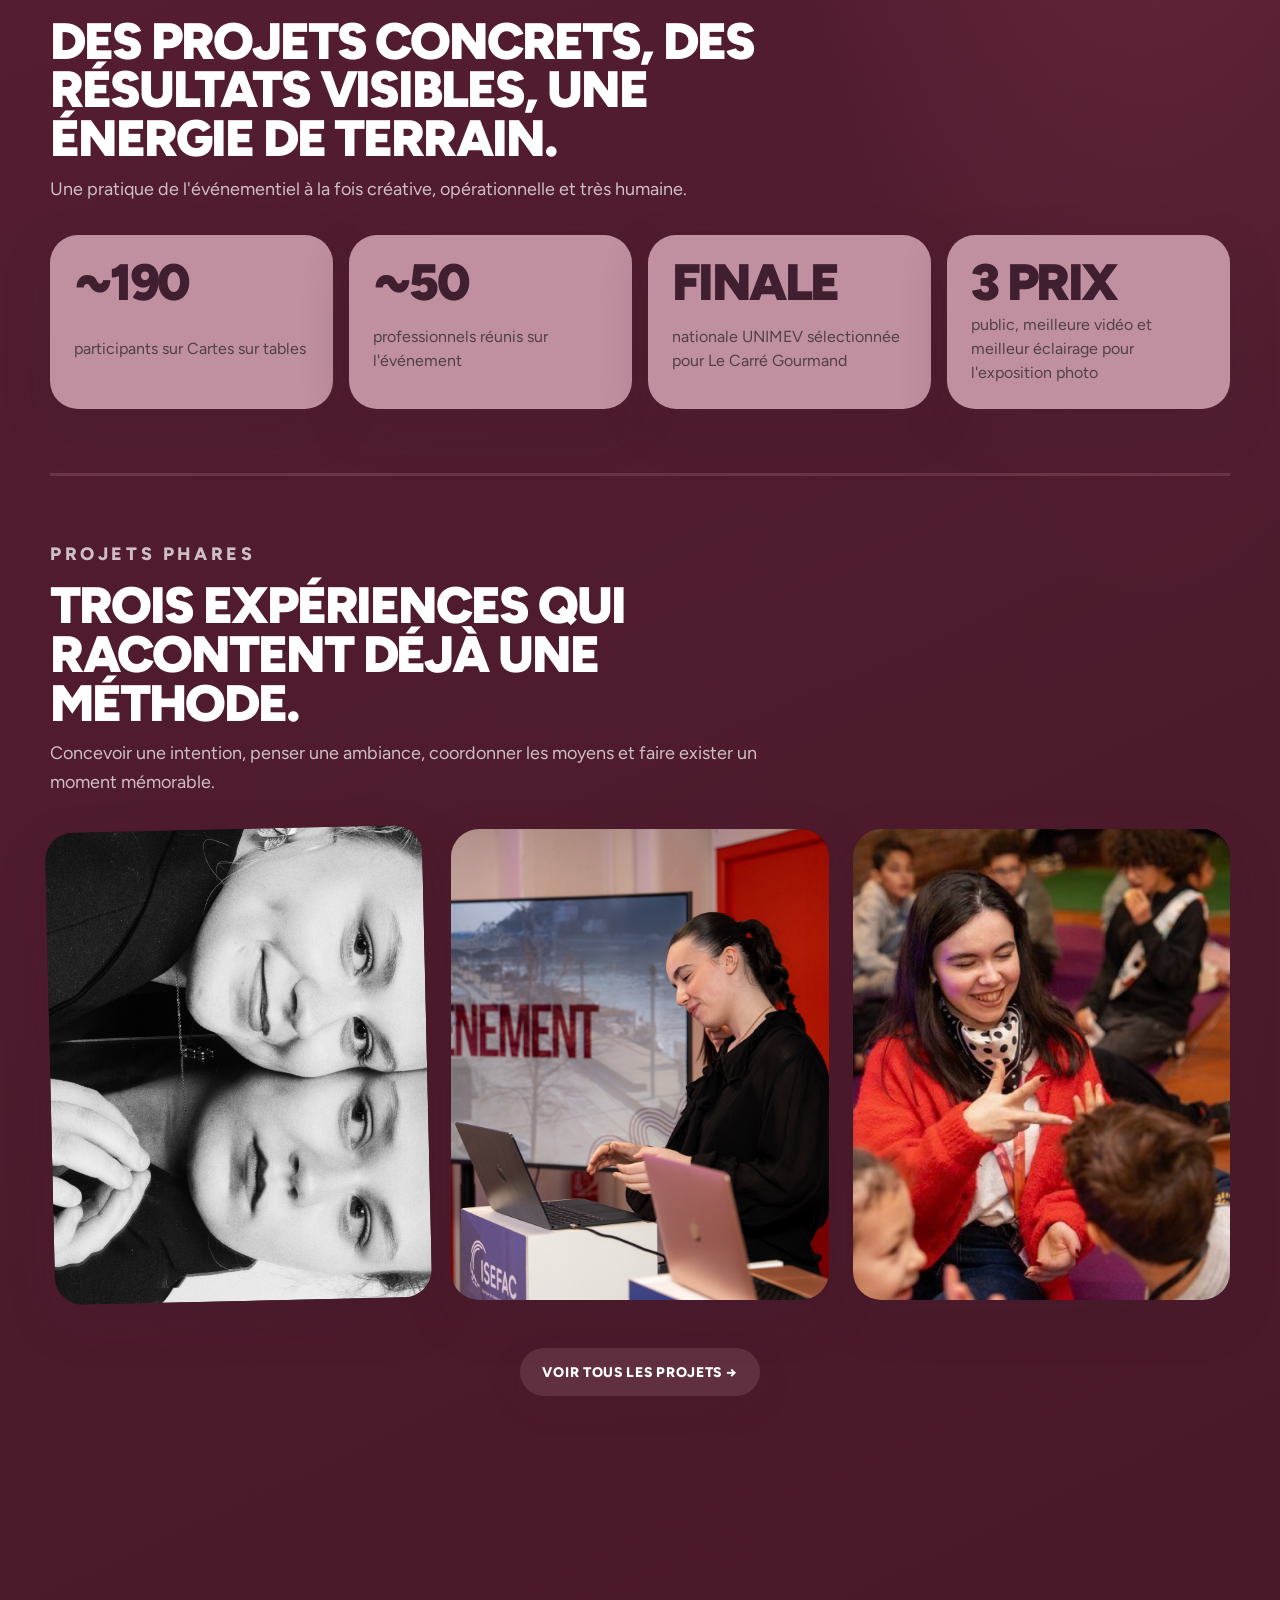
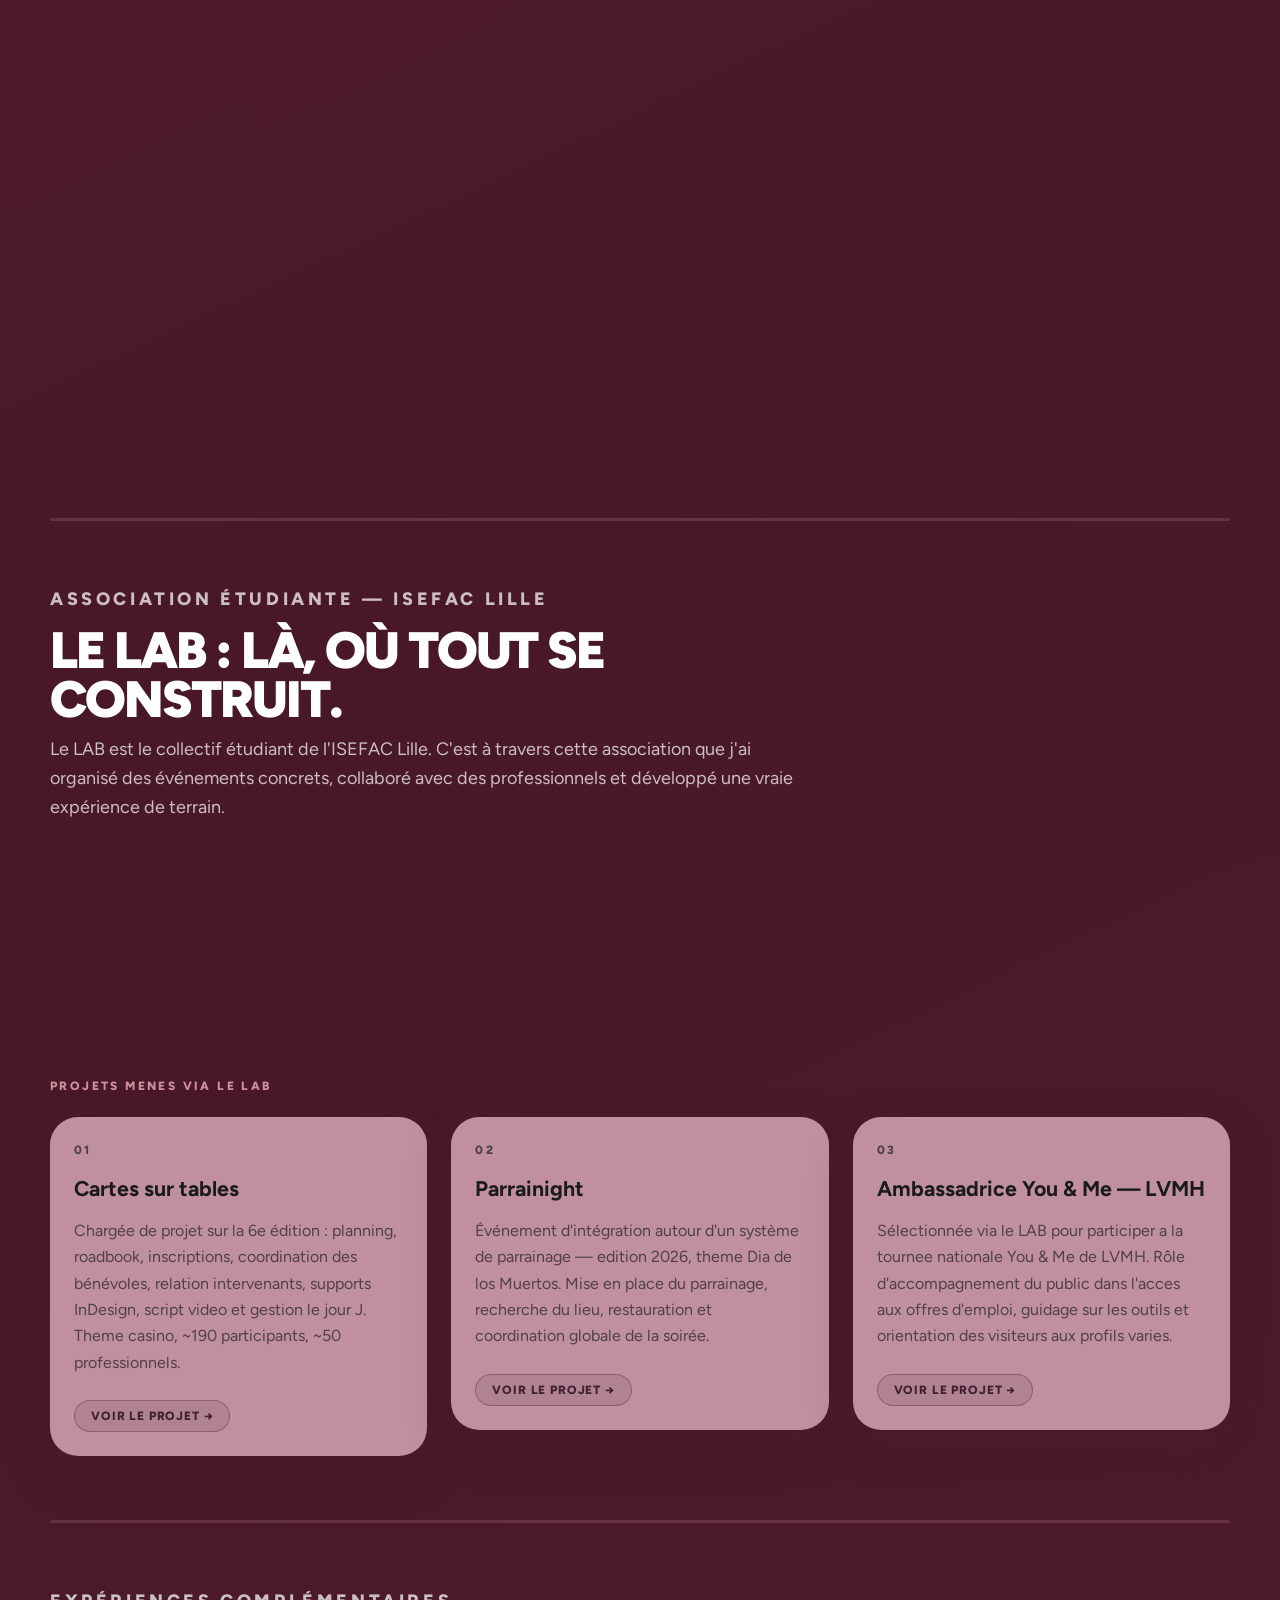
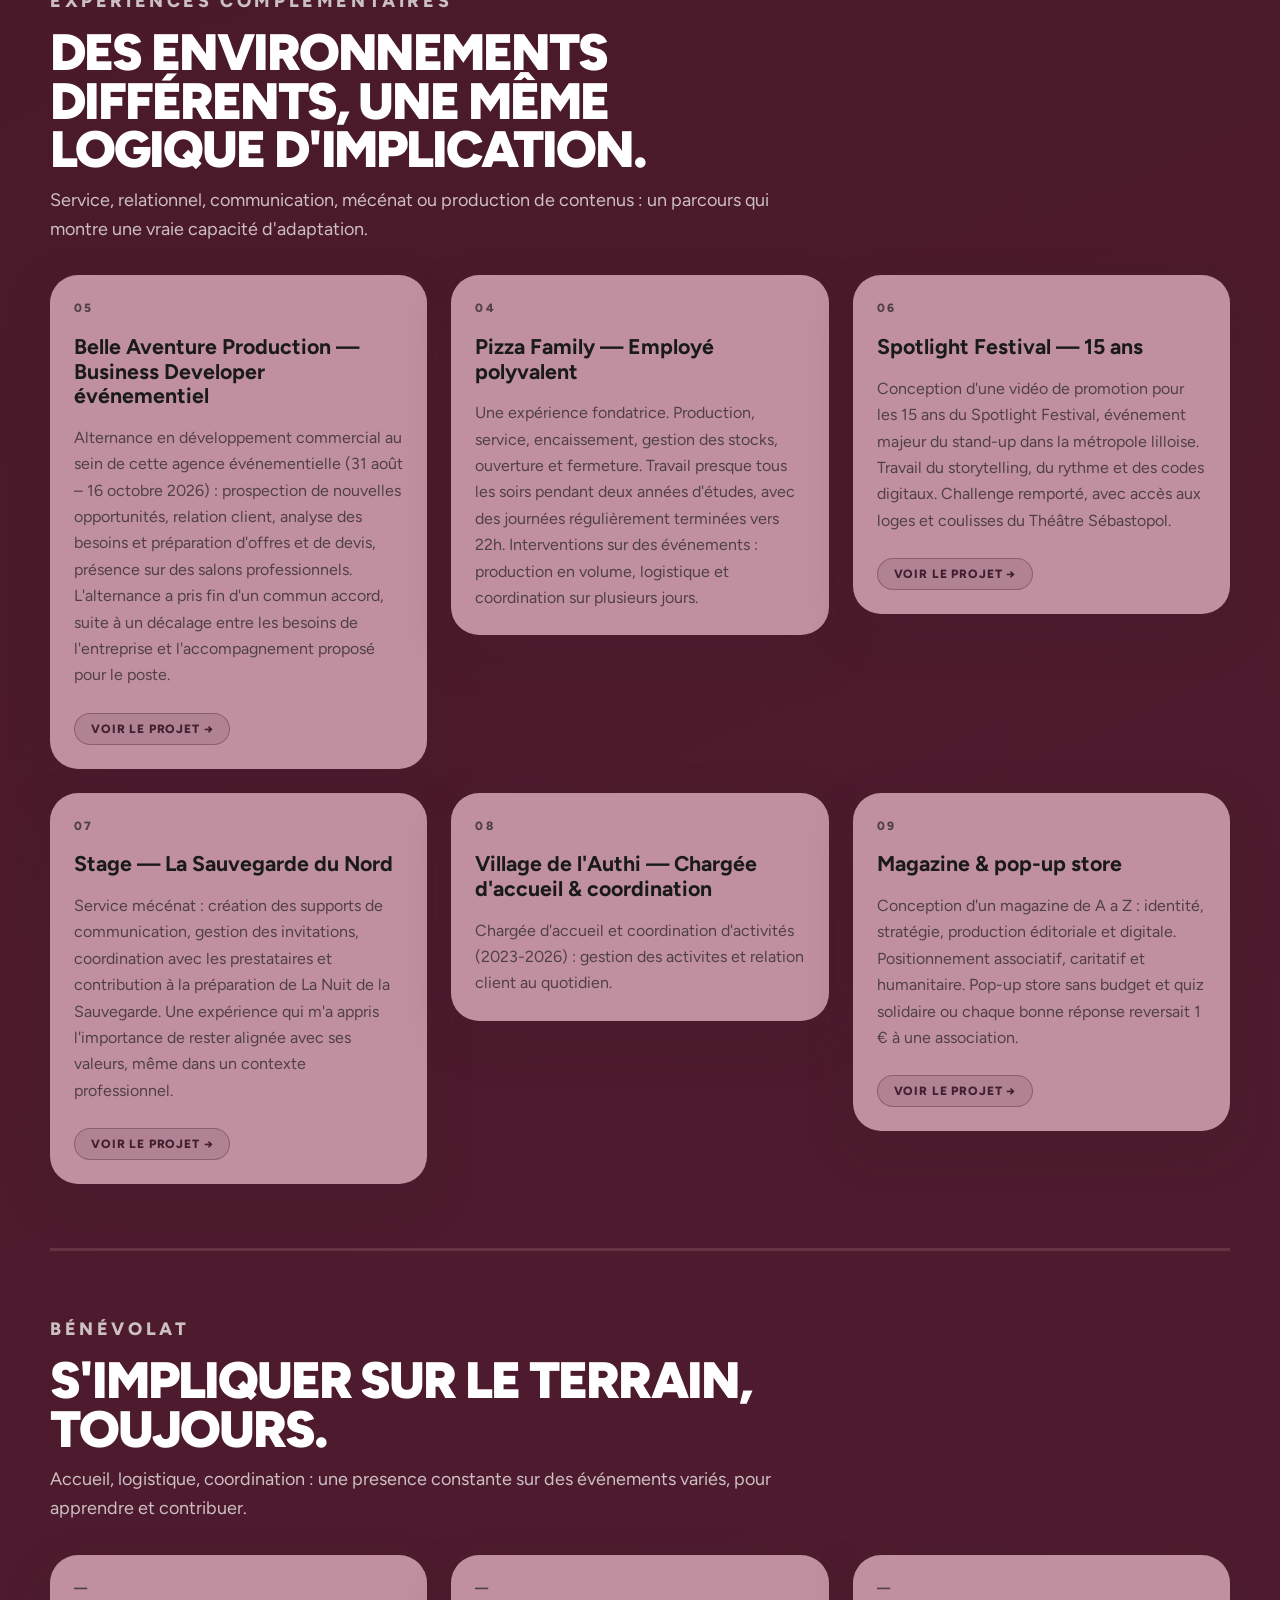
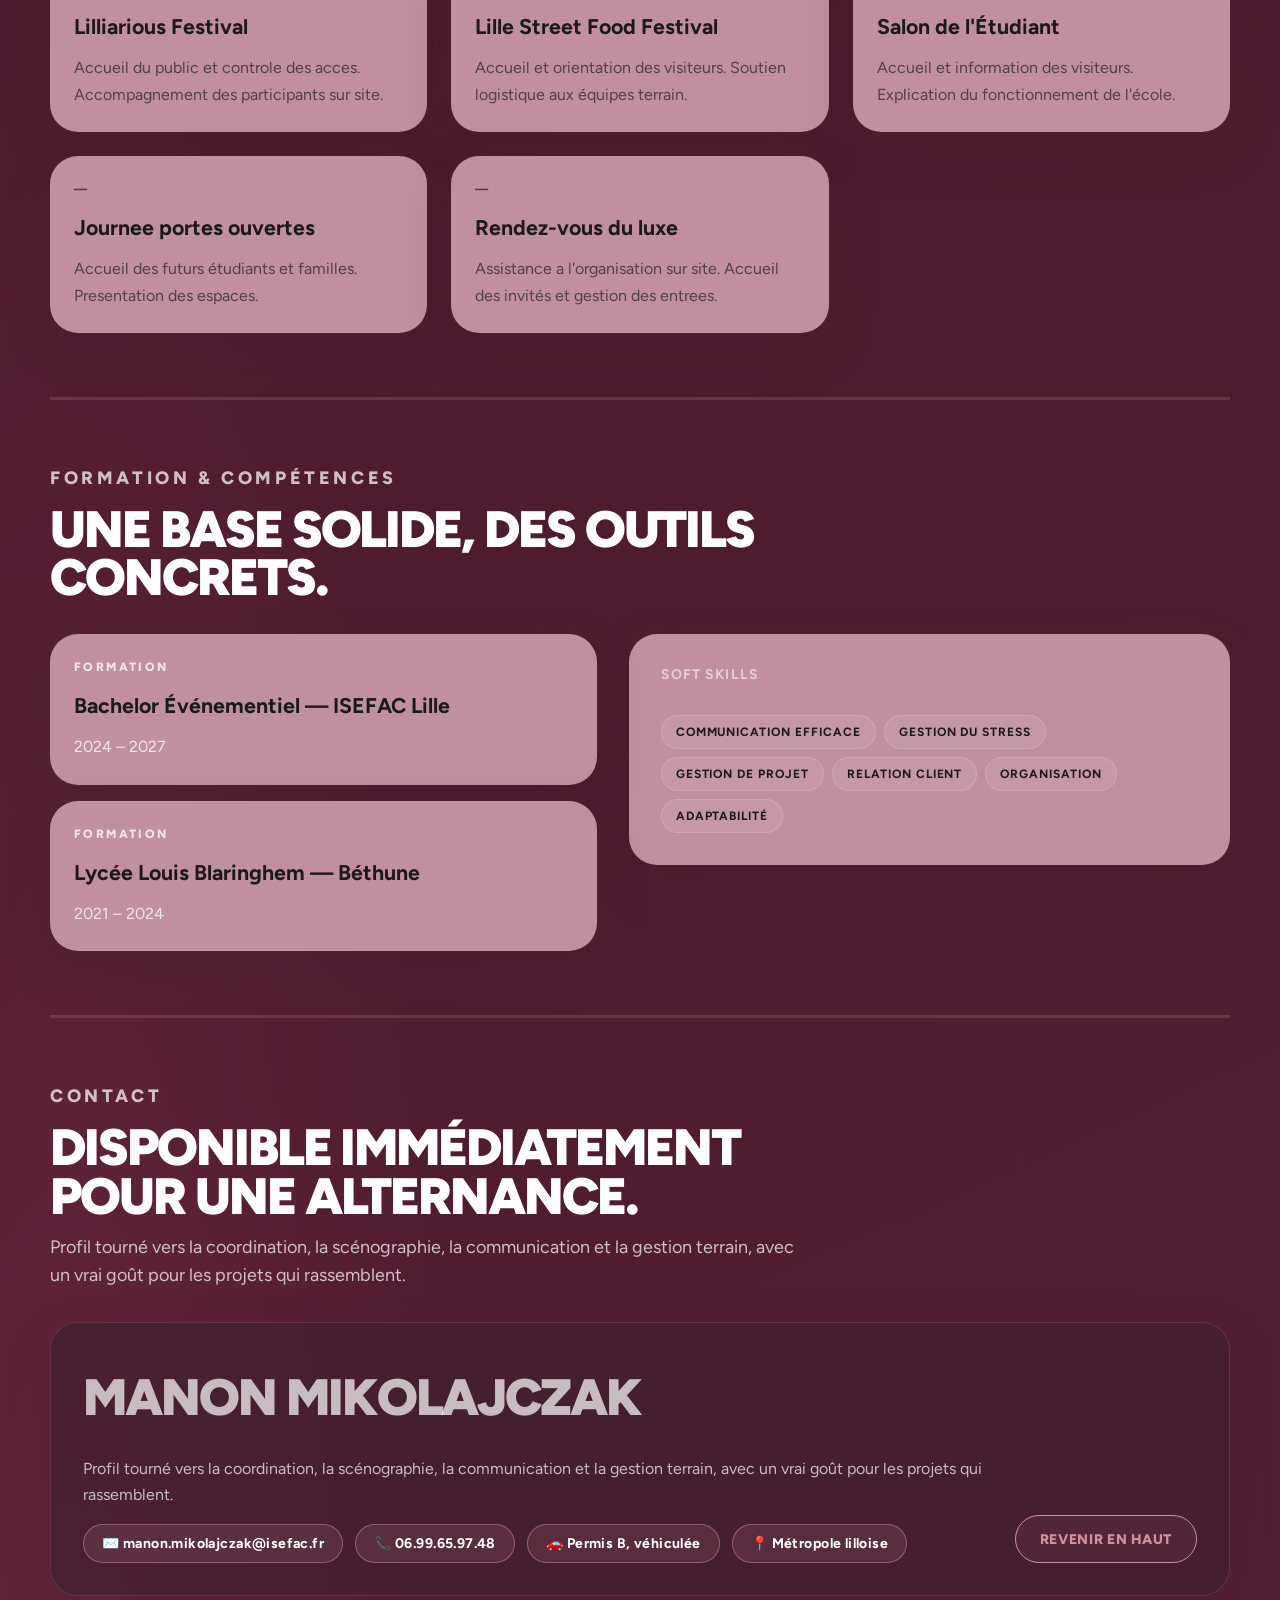
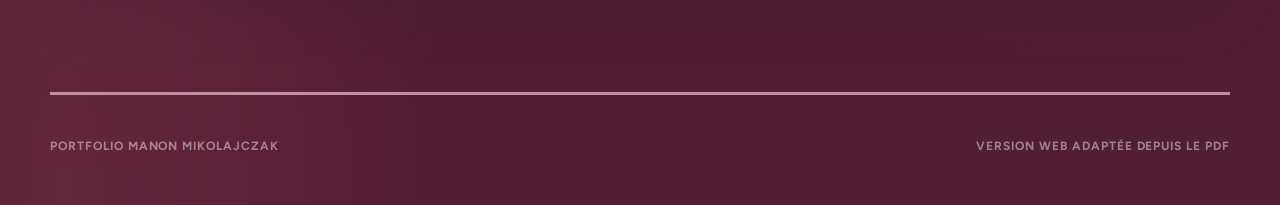
==== commit 5afe3ec2: "Ajoute l'expérience Belle Aventure Production - Nouvelle page projet-belle-aventure-production.html " ====
--- a/index.html
+++ b/index.html
@@ -6,7 +6,7 @@
   <title>Manon Mikolajczak - Portfolio événementiel</title>
   <meta
     name="description"
-    content="Portfolio événementiel de Manon Mikolajczak : coordination, scénographie, communication et expériences de terrain. Recherche d'alternance pour septembre 2026."
+    content="Portfolio événementiel de Manon Mikolajczak : coordination, scénographie, communication et expériences de terrain. Recherche d'alternance, disponible immédiatement."
   >
   <link rel="preconnect" href="https://fonts.googleapis.com">
   <link rel="preconnect" href="https://fonts.gstatic.com" crossorigin>
@@ -49,7 +49,7 @@
     <main id="top">
       <section class="hero reveal">
         <div class="hero-copy">
-          <p class="eyebrow">Recherche d'alternance — Septembre 2026</p>
+          <p class="eyebrow">Recherche d'alternance — Disponible immédiatement</p>
           <h1 class="hero-title">
             Je ne crée pas
             des <em>événements.</em>
@@ -58,7 +58,8 @@
           </h1>
           <p class="hero-text">
             Étudiante en 2e année d'événementiel à l'ISEFAC Lille, je recherche
-            une alternance à partir de septembre 2026. Ce qui m'anime ? Imaginer,
+            une entreprise d'accueil pour poursuivre mon Bachelor Événementiel
+            en alternance, disponible immédiatement. Ce qui m'anime ? Imaginer,
             organiser et surtout faire vivre des expériences. J'aime les projets
             où chaque détail compte, où l'émotion prend le dessus, et où rien
             n'est laissé au hasard.
@@ -80,7 +81,7 @@
           </div>
           <div class="panel-meta">
             <span>ISEFAC Lille</span>
-            <span>Alternance dès septembre 2026</span>
+            <span>Disponible immédiatement</span>
           </div>
         </aside>
       </section>
@@ -290,6 +291,21 @@
         </div>
 
         <div class="experience-grid">
+          <article class="info-card">
+            <p class="info-index">05</p>
+            <h3>Belle Aventure Production — Business Developer événementiel</h3>
+            <p>
+              Alternance en développement commercial au sein de cette agence
+              événementielle (31 août – 16 octobre 2026) : prospection de
+              nouvelles opportunités, relation client, analyse des besoins et
+              préparation d'offres et de devis, présence sur des salons
+              professionnels. L'alternance a pris fin d'un commun accord,
+              suite à un décalage entre les besoins de l'entreprise et
+              l'accompagnement proposé pour le poste.
+            </p>
+            <a href="./projet-belle-aventure-production.html" class="card-btn">Voir le projet →</a>
+          </article>
+
           <article class="info-card">
             <p class="info-index">04</p>
             <h3>Pizza Family — Employé polyvalent</h3>
@@ -444,7 +460,7 @@
       <section class="section contact-section reveal" id="contact">
         <div class="section-head">
           <p class="section-label">Contact</p>
-          <h2>Disponible pour une alternance à partir de septembre 2026.</h2>
+          <h2>Disponible immédiatement pour une alternance.</h2>
           <p>
             Profil tourné vers la coordination, la scénographie, la
             communication et la gestion terrain, avec un vrai goût pour les
--- a/styles.css
+++ b/styles.css
@@ -781,7 +781,7 @@
   margin-bottom: var(--space-20);
 }
 
-.testimonial-grid--single {
+.testimonial-grid.testimonial-grid--single {
   grid-template-columns: minmax(0, 1fr);
   max-width: 560px;
   margin-left: auto;
@@ -954,6 +954,29 @@
 .reveal.visible {
   opacity: 1;
   transform: translateY(0);
+}
+
+@media (prefers-reduced-motion: reduce) {
+  html {
+    scroll-behavior: auto;
+  }
+
+  *,
+  *::before,
+  *::after {
+    animation-duration: 0.01ms !important;
+    animation-iteration-count: 1 !important;
+    transition-duration: 0.01ms !important;
+  }
+
+  .reveal {
+    opacity: 1;
+    transform: none;
+  }
+
+  .hero-photo-wrap {
+    transform: none !important;
+  }
 }
 
 
@@ -990,7 +1013,30 @@
   }
 
   .hero,
-  .split-grid,
+  .split-grid {
+    grid-template-columns: 1fr;
+  }
+
+  .metric-grid,
+  .project-grid,
+  .service-grid,
+  .experience-grid,
+  .testimonial-grid {
+    grid-template-columns: repeat(2, minmax(0, 1fr));
+  }
+
+  .contact-card {
+    flex-direction: column;
+    align-items: flex-start;
+  }
+}
+
+@media (max-width: 640px) {
+  .page-shell {
+    width: min(100% - 20px, 1180px);
+    padding-top: 12px;
+  }
+
   .metric-grid,
   .project-grid,
   .service-grid,
@@ -999,18 +1045,6 @@
     grid-template-columns: 1fr;
   }
 
-  .contact-card {
-    flex-direction: column;
-    align-items: flex-start;
-  }
-}
-
-@media (max-width: 640px) {
-  .page-shell {
-    width: min(100% - 20px, 1180px);
-    padding-top: 12px;
-  }
-
   .site-header {
     top: 10px;
     padding: 12px 14px;
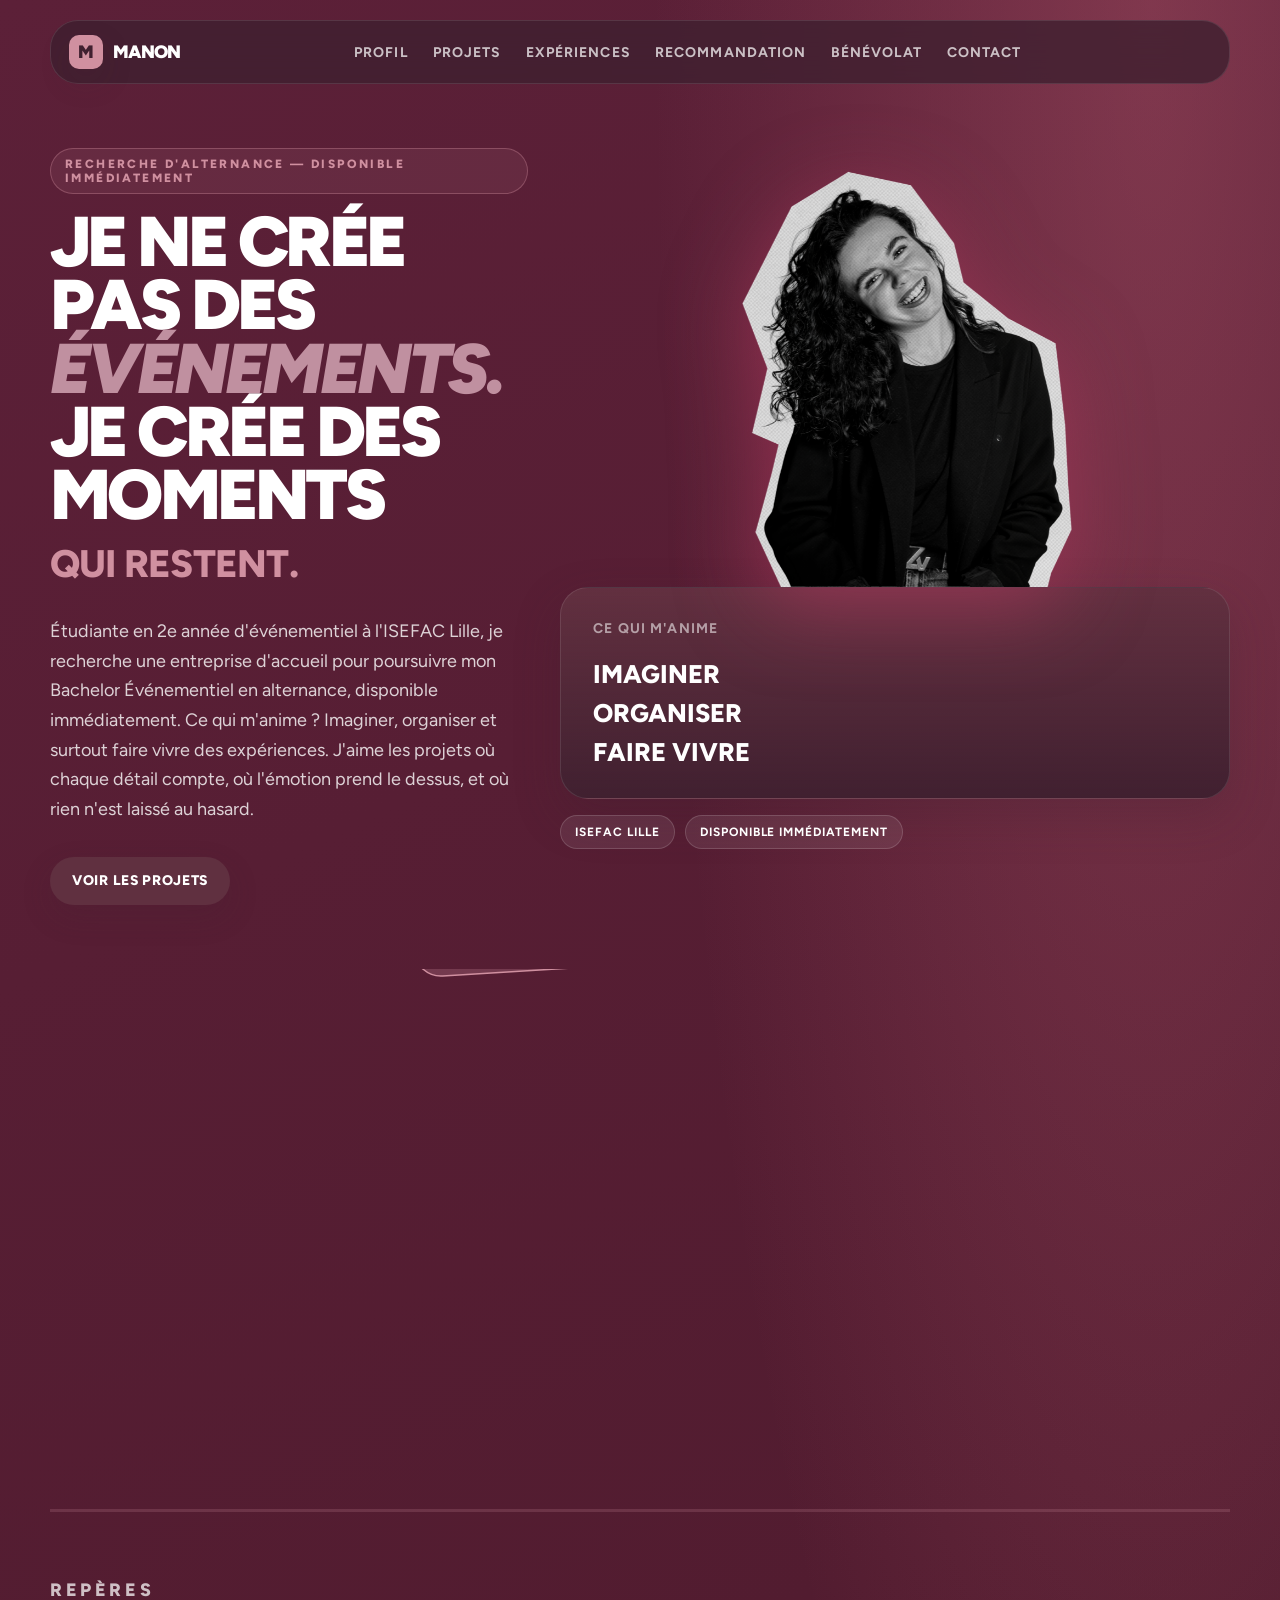
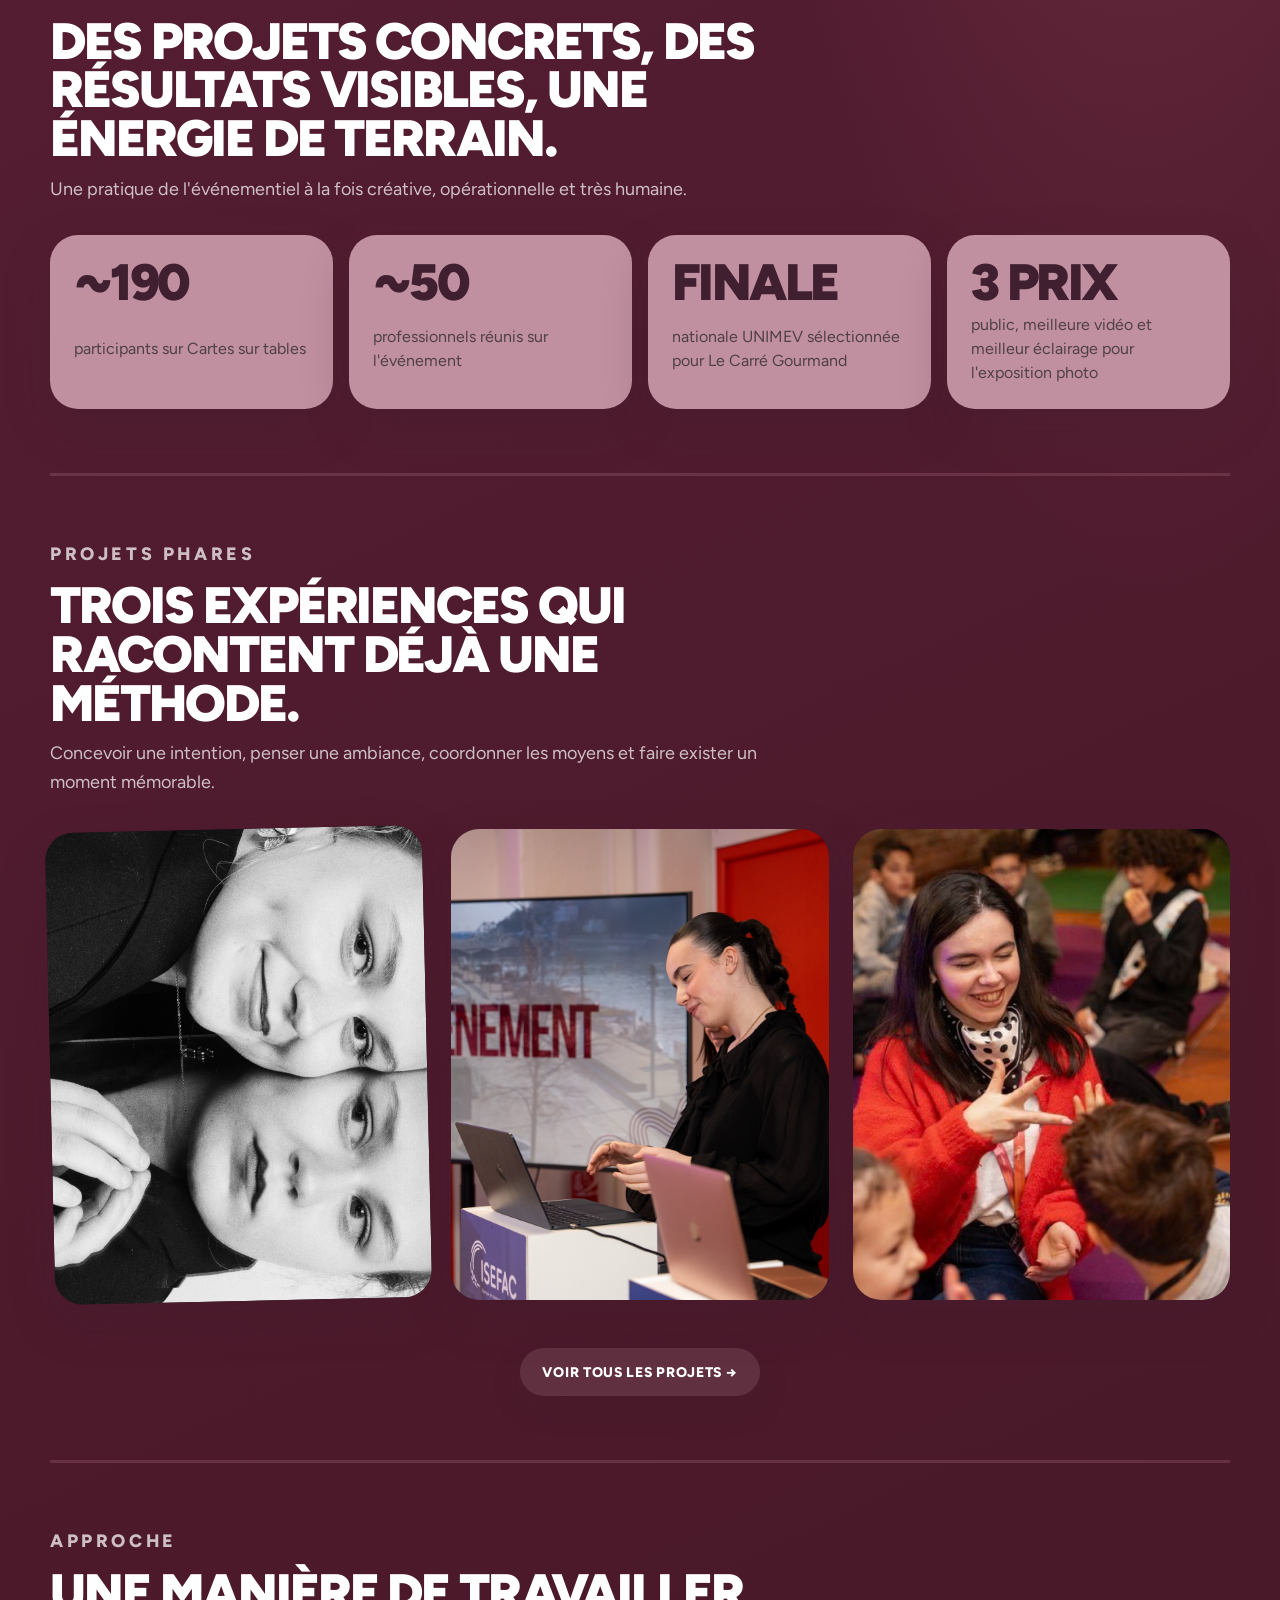
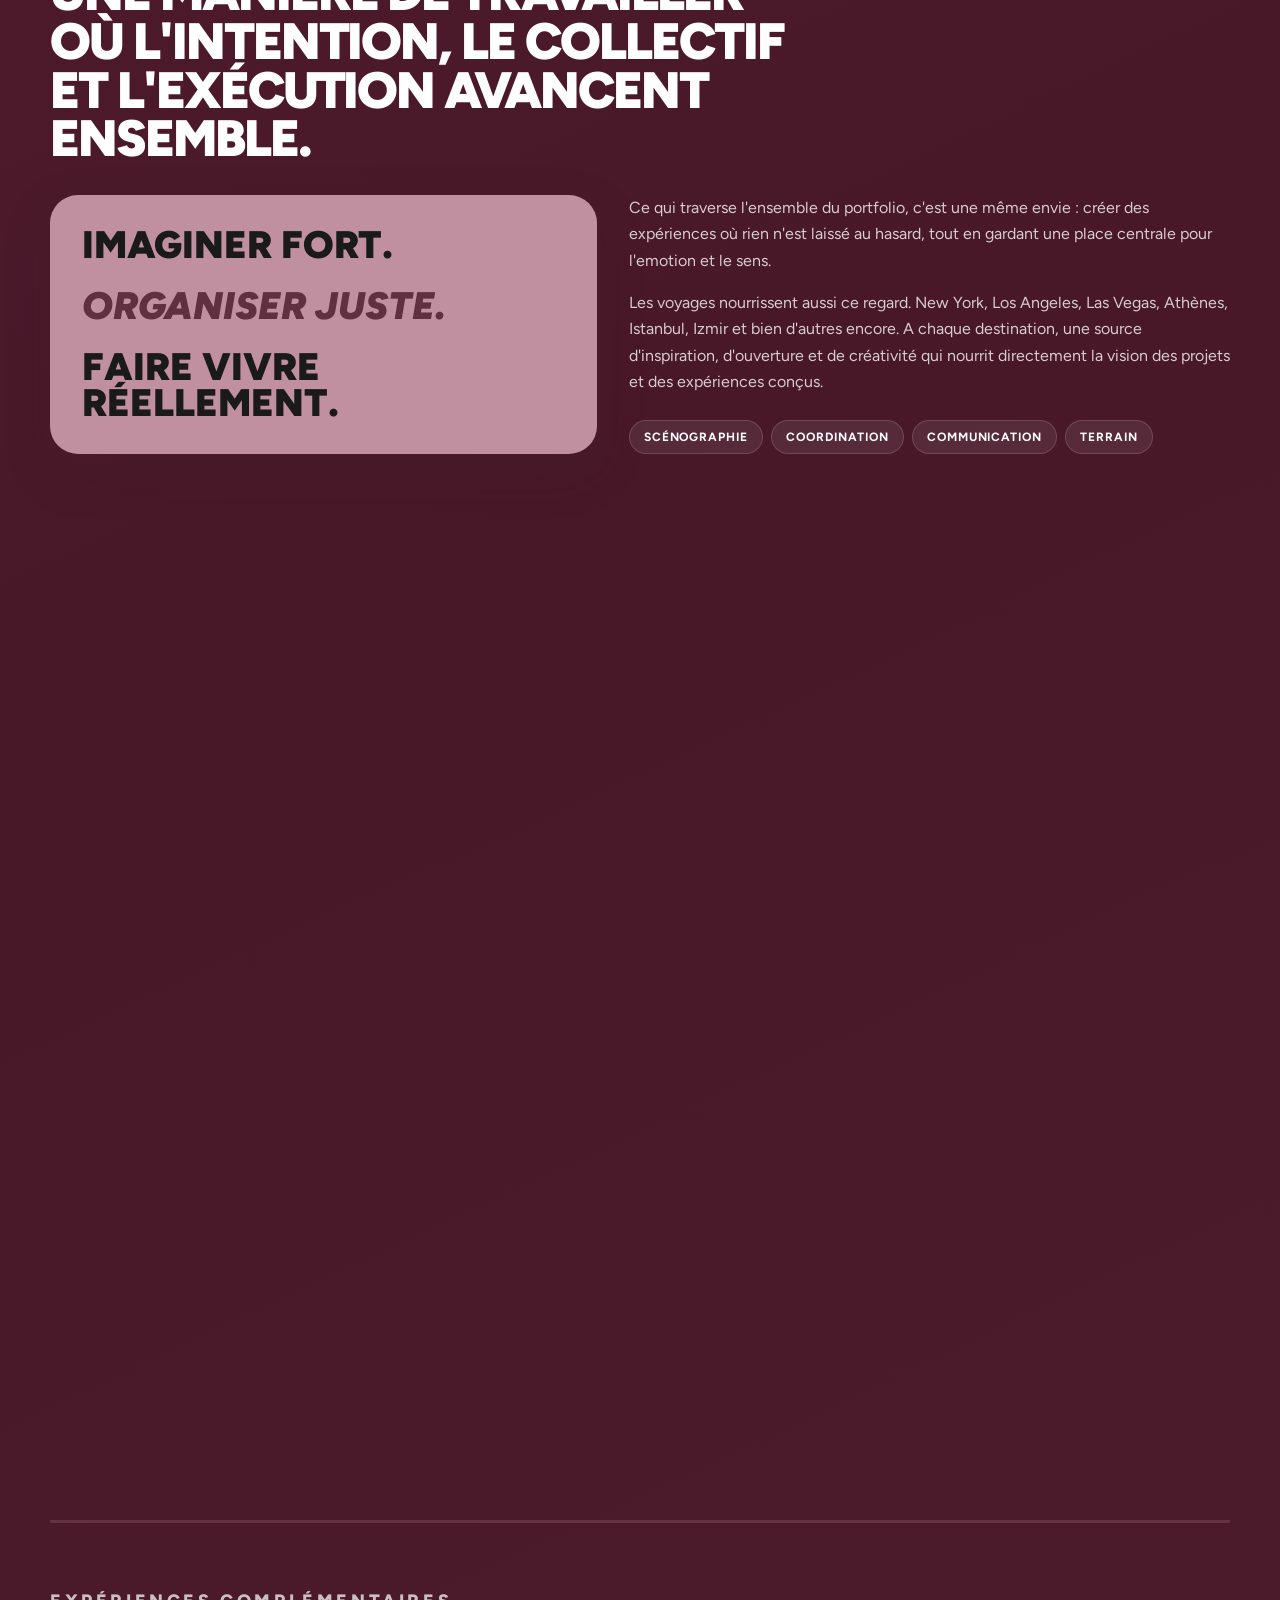
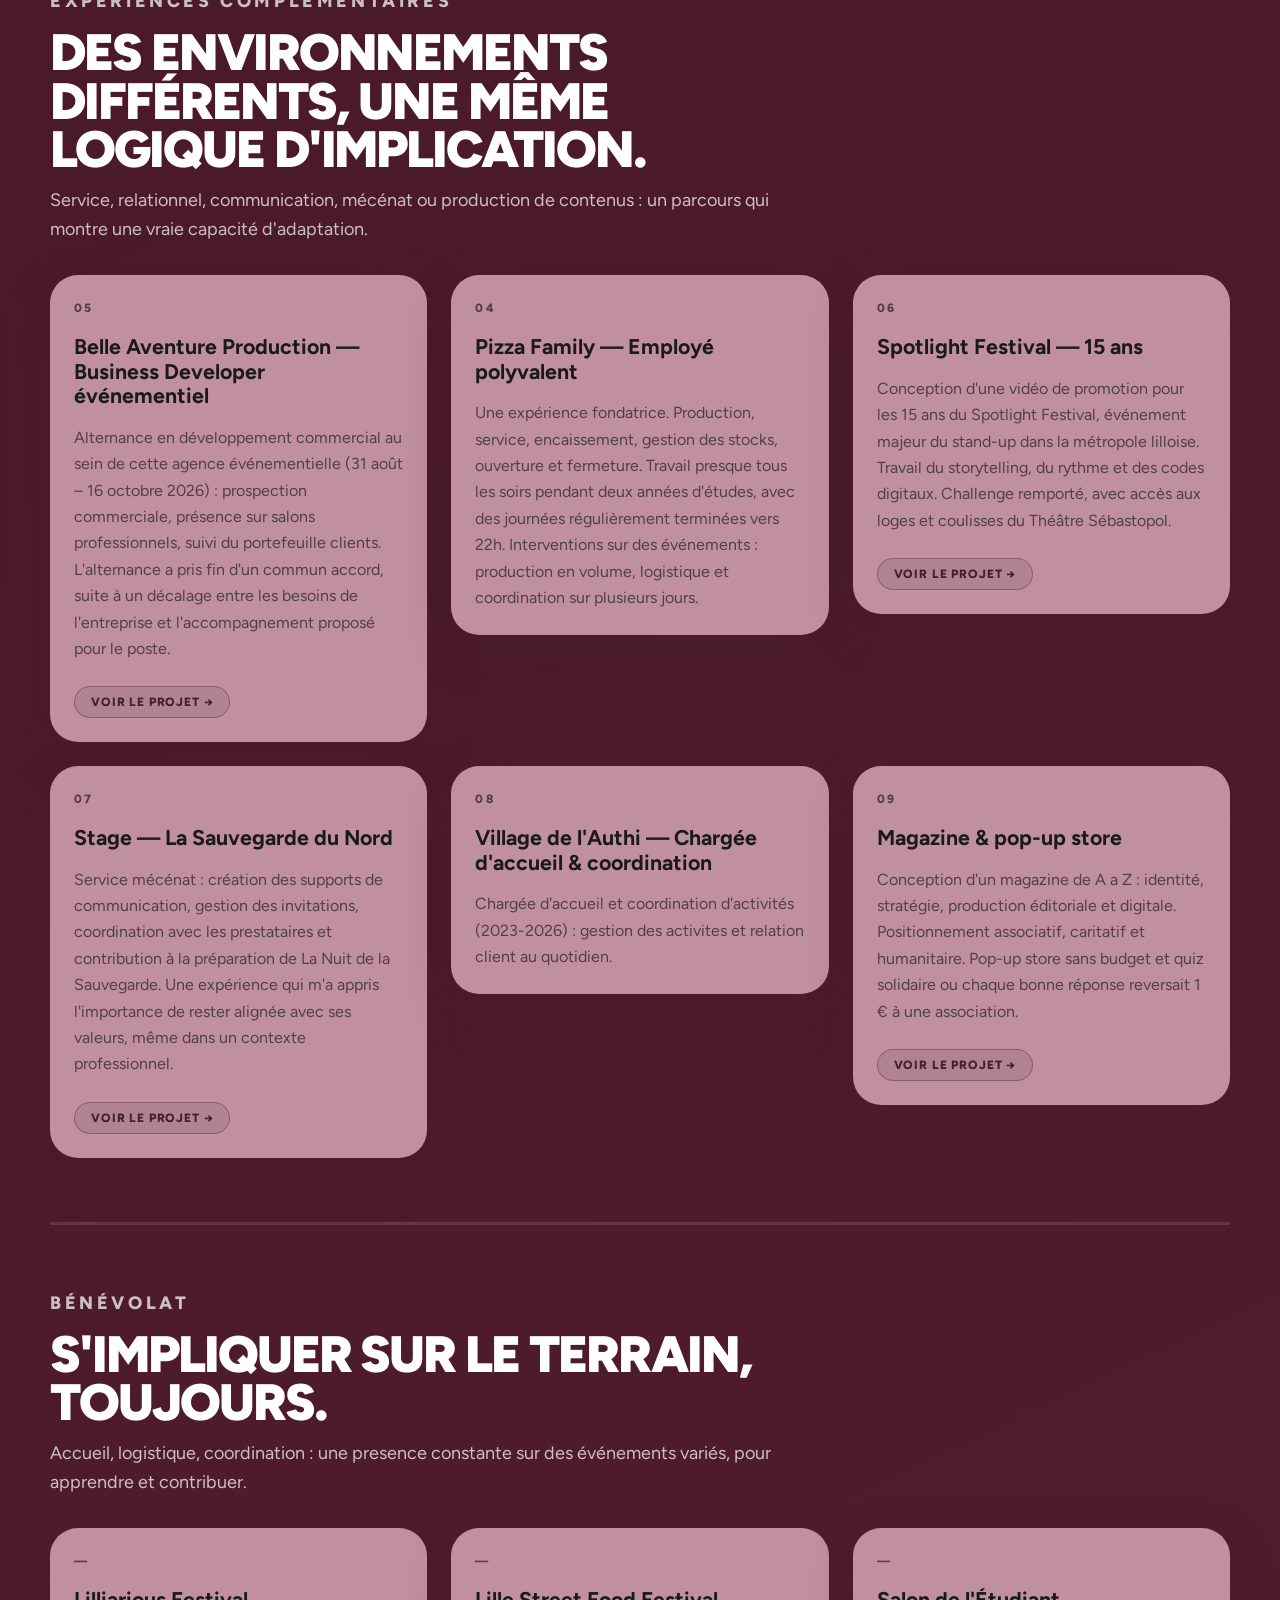
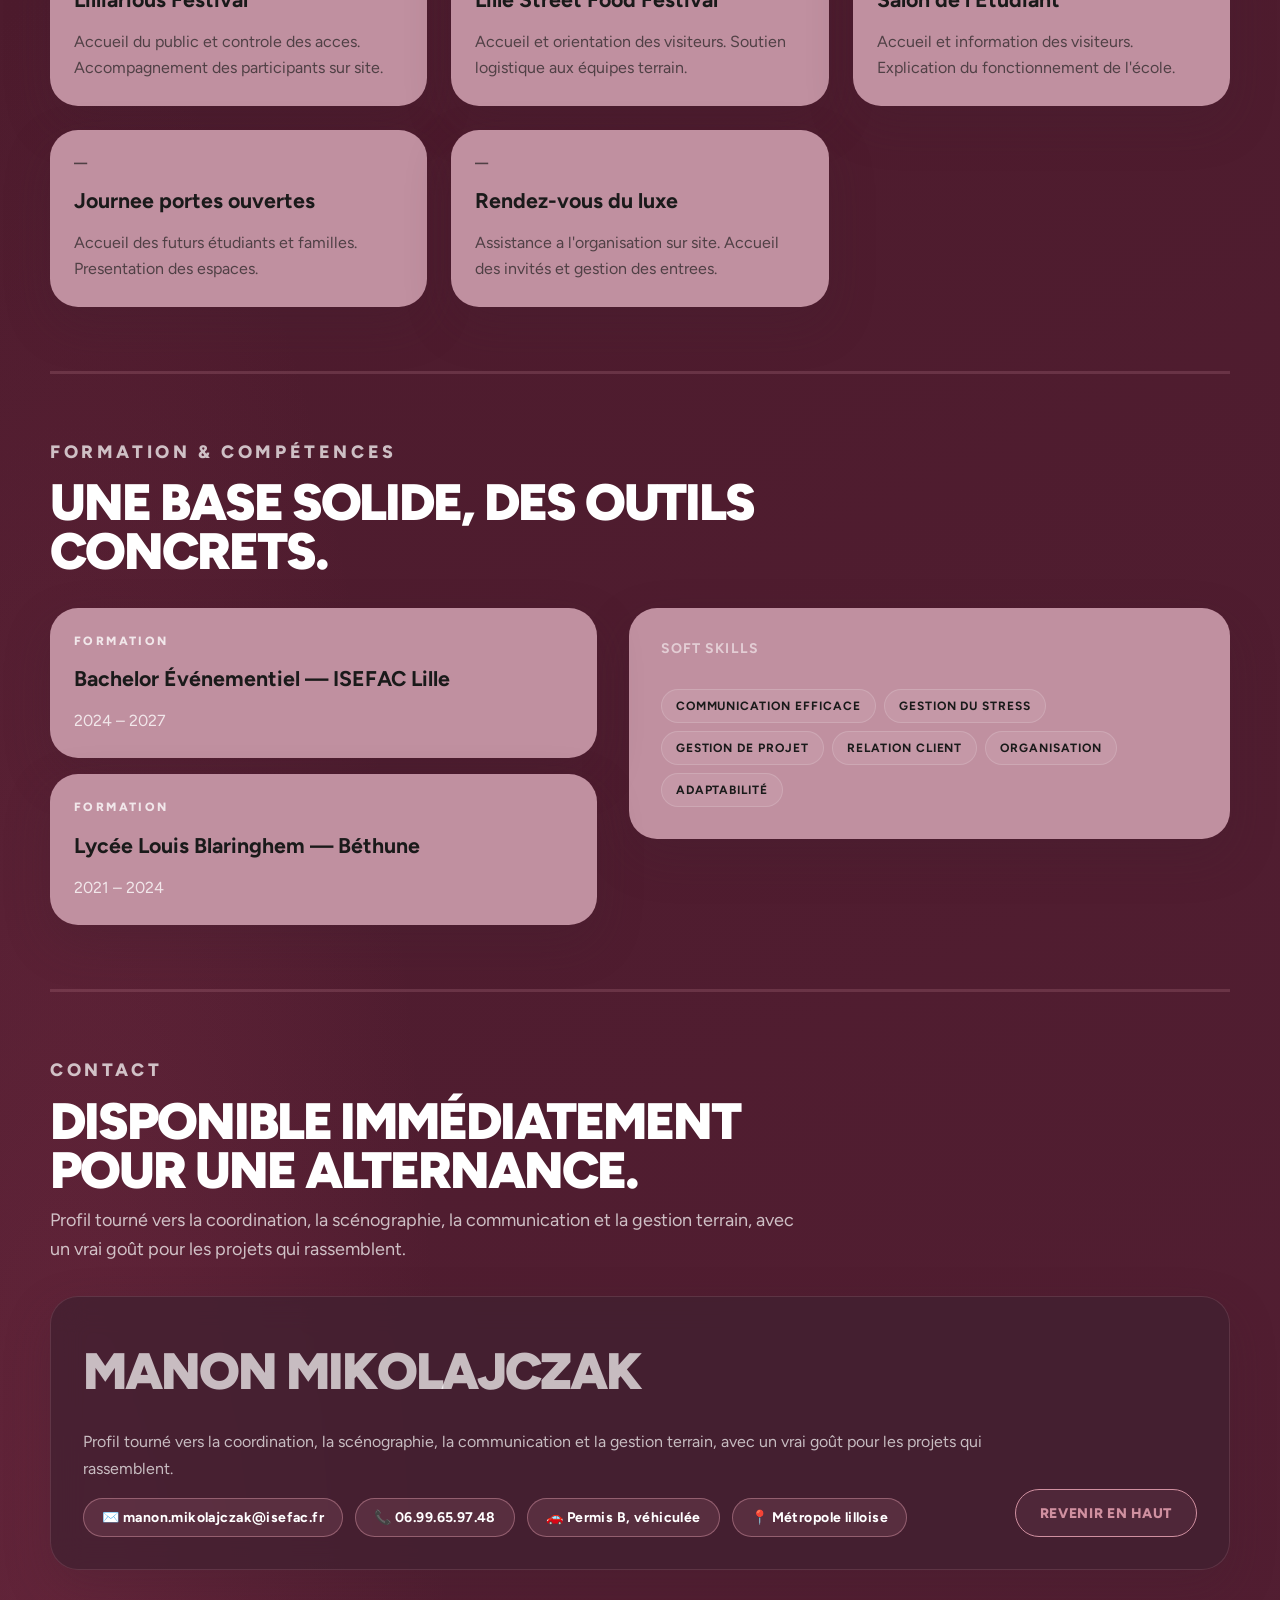
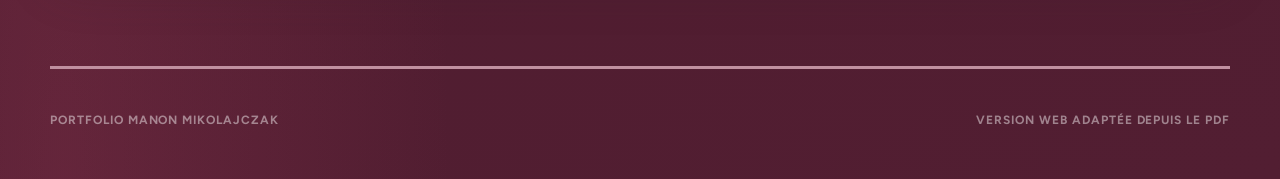
==== commit bb26bd7b: "Aligne les missions Belle Aventure Production sur le CV Remplace la liste de missions détaillée (iss" ====
--- a/index.html
+++ b/index.html
@@ -296,12 +296,11 @@
             <h3>Belle Aventure Production — Business Developer événementiel</h3>
             <p>
               Alternance en développement commercial au sein de cette agence
-              événementielle (31 août – 16 octobre 2026) : prospection de
-              nouvelles opportunités, relation client, analyse des besoins et
-              préparation d'offres et de devis, présence sur des salons
-              professionnels. L'alternance a pris fin d'un commun accord,
-              suite à un décalage entre les besoins de l'entreprise et
-              l'accompagnement proposé pour le poste.
+              événementielle (31 août – 16 octobre 2026) : prospection
+              commerciale, présence sur salons professionnels, suivi du
+              portefeuille clients. L'alternance a pris fin d'un commun
+              accord, suite à un décalage entre les besoins de l'entreprise
+              et l'accompagnement proposé pour le poste.
             </p>
             <a href="./projet-belle-aventure-production.html" class="card-btn">Voir le projet →</a>
           </article>
